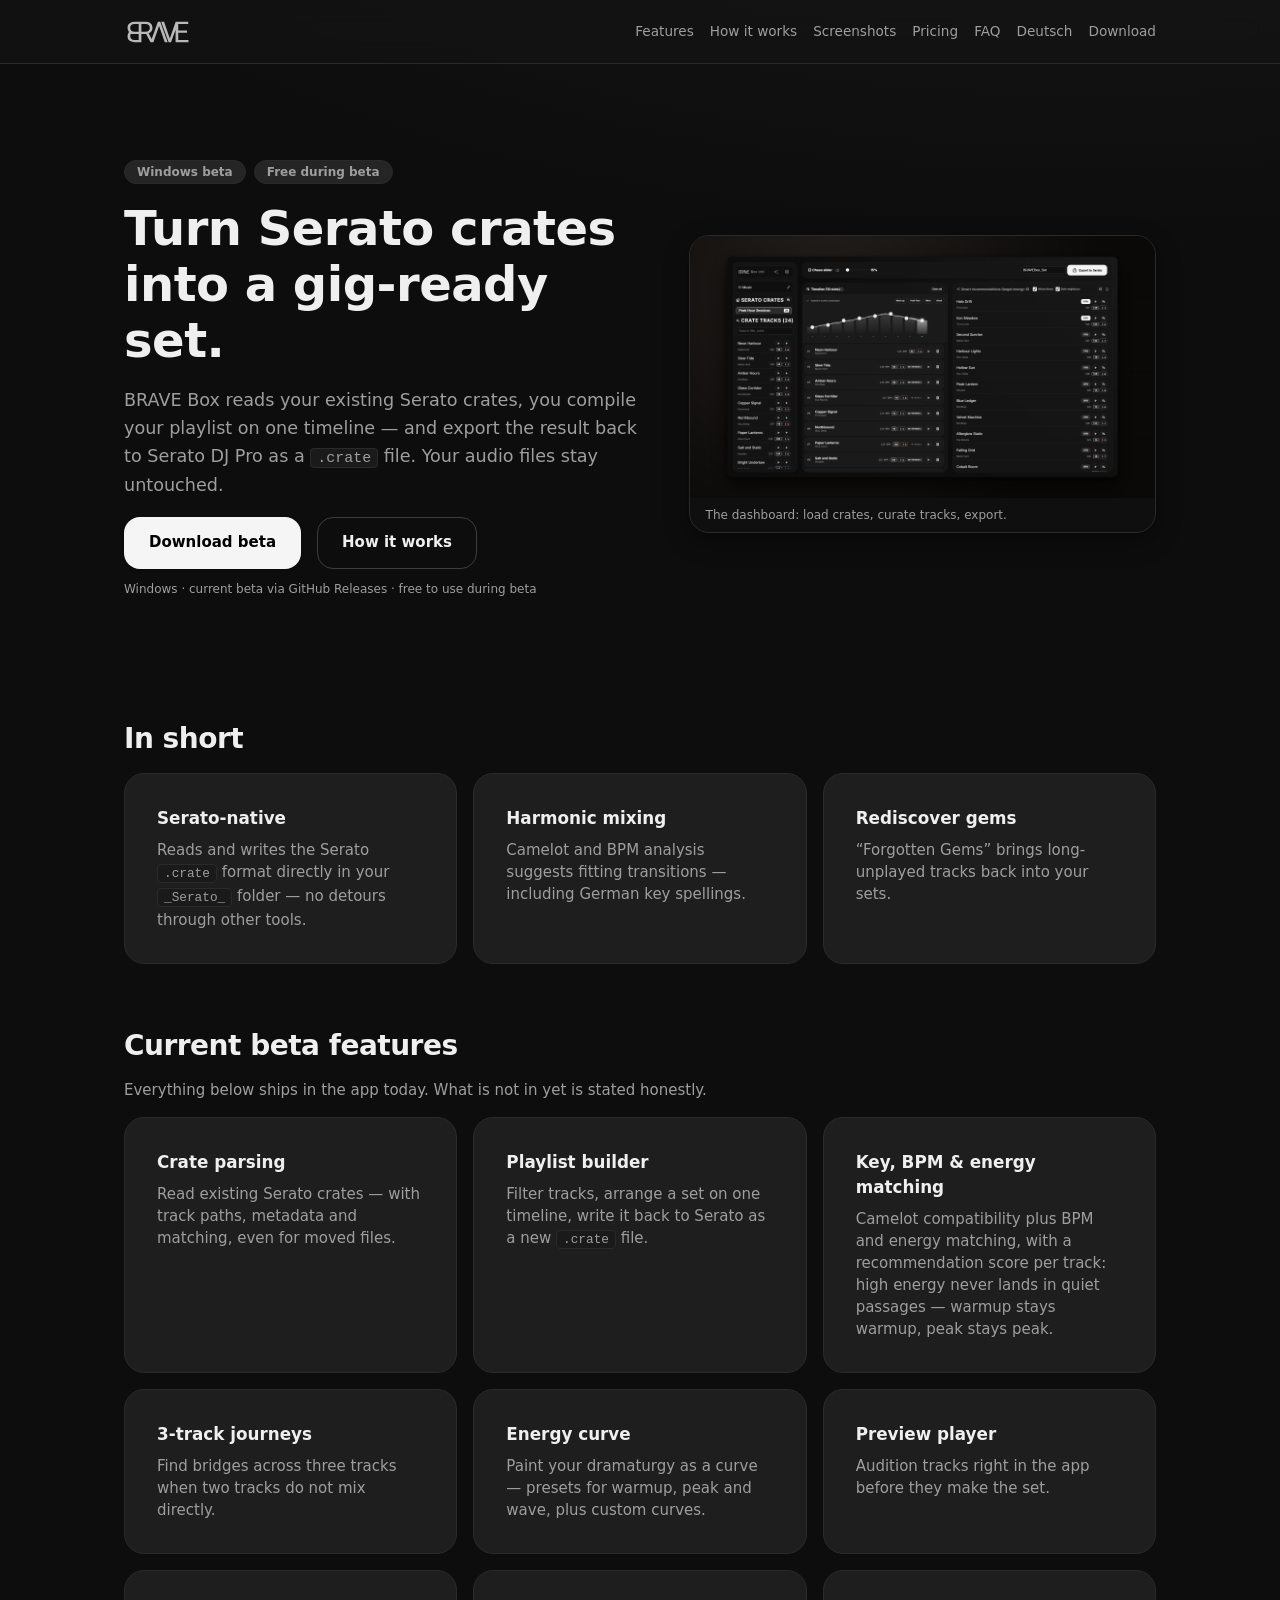
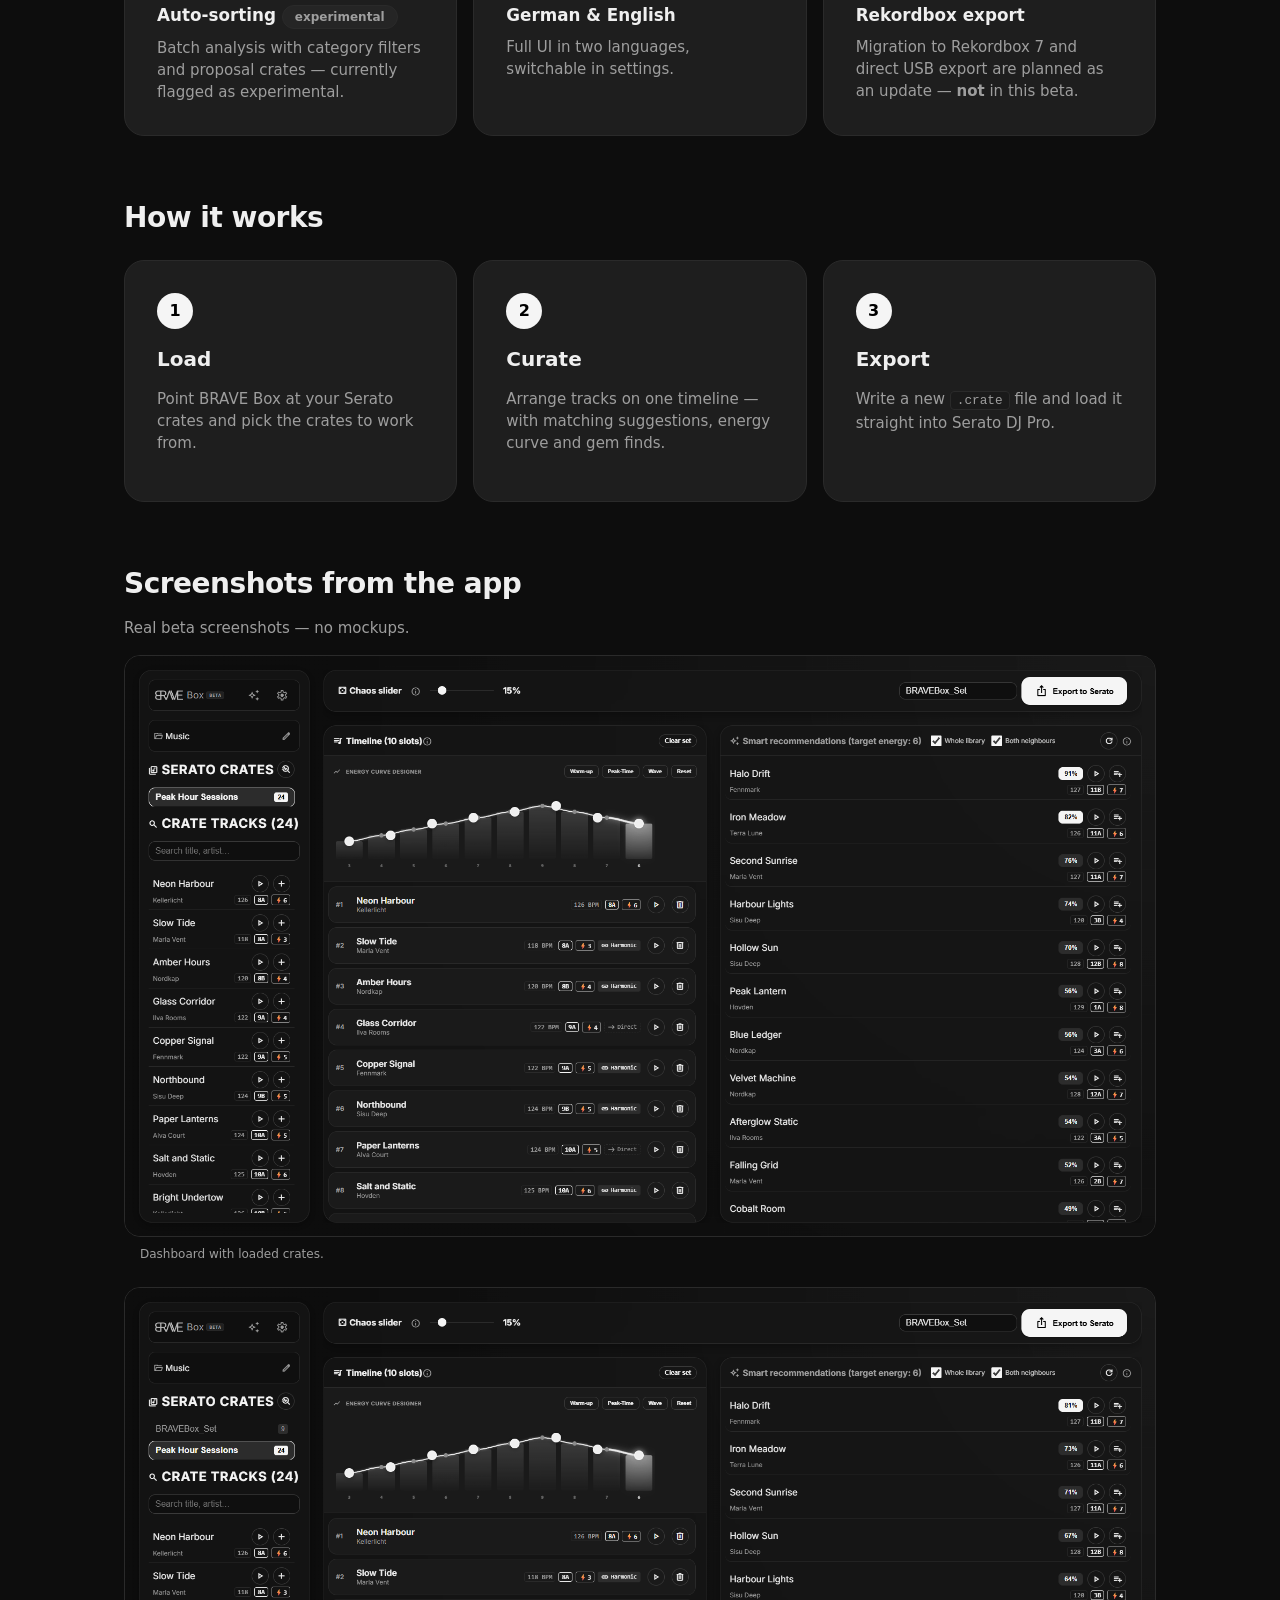
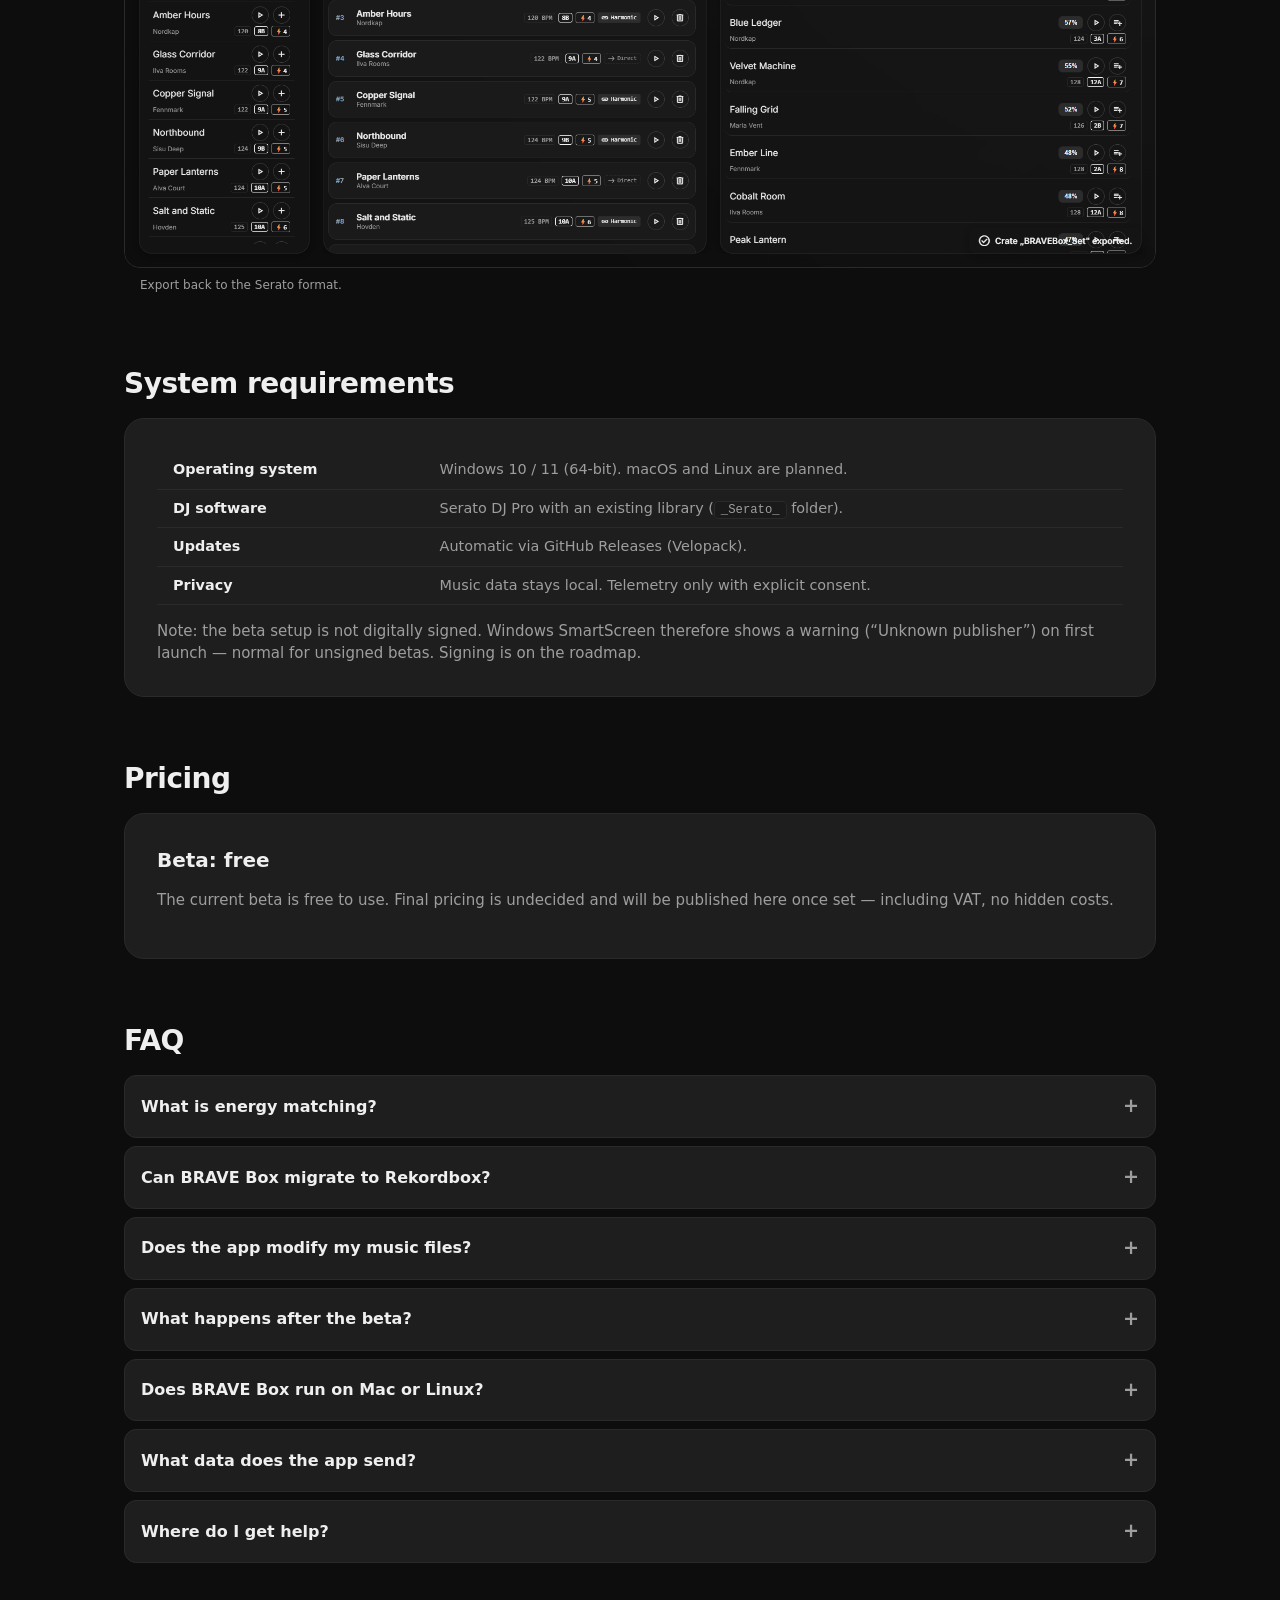
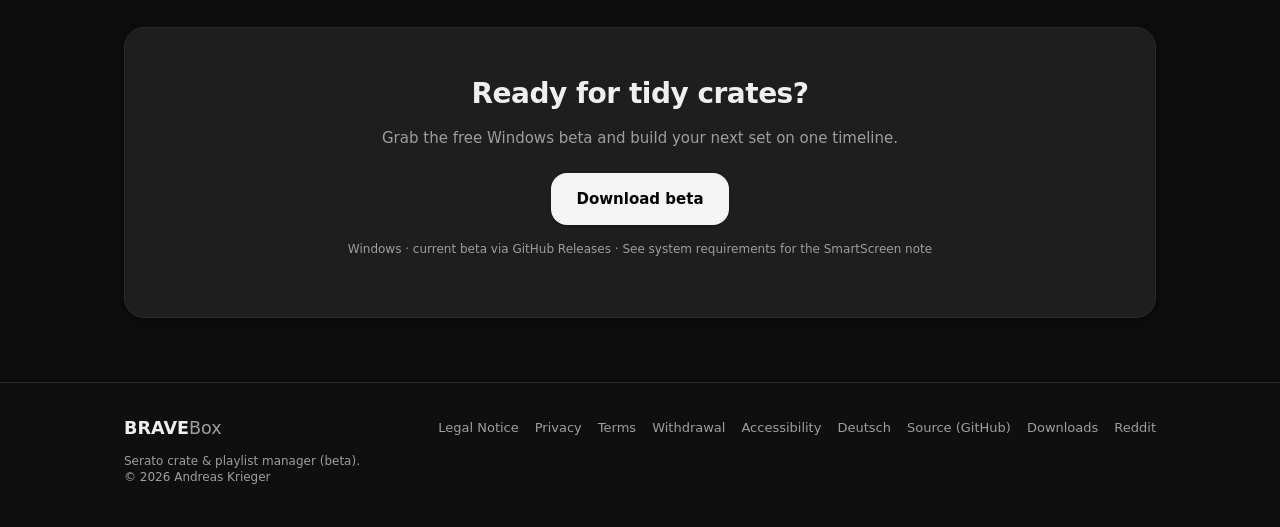
==== en/index.html @ fa7e77b6 "feat: Adress-Banner raus, Energie-Matching dazu (DE+EN)" ====
<!DOCTYPE html>
<html lang="en">
<head>
  <meta charset="utf-8">
  <meta name="viewport" content="width=device-width, initial-scale=1">
  <title>BRAVE Box — Read Serato crates, build a set, export .crate (Beta)</title>
  <meta name="description" content="BRAVE Box is a desktop tool for Serato DJ Pro: read your crates, compile a playlist on one timeline and export it back to Serato as a .crate file. Windows beta, free.">
  <meta name="robots" content="noindex">
  <meta http-equiv="Content-Security-Policy" content="default-src 'self'; img-src 'self'; style-src 'self'; script-src 'self'">
  <meta property="og:title" content="BRAVE Box — Serato crate &amp; playlist manager (beta)">
  <meta property="og:description" content="Load Serato crates, build a set on one timeline, export one .crate file back to Serato. Windows beta, free.">
  <meta property="og:type" content="website">
  <meta property="og:image" content="../assets/screenshots/en-00-hero.png">
  <meta name="twitter:card" content="summary_large_image">
  <link rel="alternate" hreflang="de" href="../index.html">
  <link rel="icon" type="image/svg+xml" href="../assets/favicon.svg">
  <link rel="stylesheet" href="../styles.css">
</head>
<body class="app-surface">
<header class="top-app-bar">
  <div class="top-app-bar-inner">
    <a class="brand" href="./index.html" aria-label="BRAVE Box home">
      <img src="../assets/logo.svg" alt="BRAVE Box logo" width="120" height="46">
    </a>
    <button class="nav-toggle" aria-expanded="false" aria-label="Open navigation">Menu</button>
    <nav class="nav-links" aria-label="Main navigation">
      <a href="#features">Features</a>
      <a href="#how">How it works</a>
      <a href="#screenshots">Screenshots</a>
      <a href="#pricing">Pricing</a>
      <a href="#faq">FAQ</a>
      <a href="../index.html">Deutsch</a>
      <a href="https://github.com/AndreasKrieger/BraveBox-Releases/releases/latest">Download</a>
    </nav>
  </div>
</header>

<main class="page">
  <section class="hero" aria-labelledby="hero-title">
    <div>
      <div class="chip-row">
        <span class="m3-chip">Windows beta</span>
        <span class="m3-chip">Free during beta</span>
      </div>
      <h1 class="text-display" id="hero-title">Turn Serato crates into a gig-ready set.</h1>
      <p class="lead">BRAVE Box reads your existing Serato crates, you compile your playlist on one timeline — and export the result back to Serato DJ Pro as a <code>.crate</code> file. Your audio files stay untouched.</p>
      <div class="button-row">
        <a class="m3-button filled" href="https://github.com/AndreasKrieger/BraveBox-Releases/releases/latest">Download beta</a>
        <a class="m3-button outlined" href="#how">How it works</a>
      </div>
      <p class="text-caption">Windows · current beta via GitHub Releases · free to use during beta</p>
    </div>
    <figure class="hero-shot figure-plain">
      <img src="../assets/screenshots/en-00-hero.png" alt="BRAVE Box dashboard: load Serato crates and compile a playlist" width="1280" height="720">
      <figcaption class="shot-caption">The dashboard: load crates, curate tracks, export.</figcaption>
    </figure>
  </section>

  <section aria-labelledby="facts-title">
    <h2 class="text-headline" id="facts-title">In short</h2>
    <div class="card-grid mt-md">
      <div class="m3-card"><h3>Serato-native</h3><p class="text-body">Reads and writes the Serato <code>.crate</code> format directly in your <code>_Serato_</code> folder — no detours through other tools.</p></div>
      <div class="m3-card"><h3>Harmonic mixing</h3><p class="text-body">Camelot and BPM analysis suggests fitting transitions — including German key spellings.</p></div>
      <div class="m3-card"><h3>Rediscover gems</h3><p class="text-body">“Forgotten Gems” brings long-unplayed tracks back into your sets.</p></div>
    </div>
  </section>

  <section id="features" aria-labelledby="features-title">
    <h2 class="text-headline" id="features-title">Current beta features</h2>
    <p class="text-body">Everything below ships in the app today. What is not in yet is stated honestly.</p>
    <div class="card-grid mt-md">
      <div class="m3-card"><h3>Crate parsing</h3><p class="text-body">Read existing Serato crates — with track paths, metadata and matching, even for moved files.</p></div>
      <div class="m3-card"><h3>Playlist builder</h3><p class="text-body">Filter tracks, arrange a set on one timeline, write it back to Serato as a new <code>.crate</code> file.</p></div>
      <div class="m3-card"><h3>Key, BPM &amp; energy matching</h3><p class="text-body">Camelot compatibility plus BPM and energy matching, with a recommendation score per track: high energy never lands in quiet passages — warmup stays warmup, peak stays peak.</p></div>
      <div class="m3-card"><h3>3-track journeys</h3><p class="text-body">Find bridges across three tracks when two tracks do not mix directly.</p></div>
      <div class="m3-card"><h3>Energy curve</h3><p class="text-body">Paint your dramaturgy as a curve — presets for warmup, peak and wave, plus custom curves.</p></div>
      <div class="m3-card"><h3>Preview player</h3><p class="text-body">Audition tracks right in the app before they make the set.</p></div>
      <div class="m3-card"><h3>Auto-sorting <span class="m3-chip">experimental</span></h3><p class="text-body">Batch analysis with category filters and proposal crates — currently flagged as experimental.</p></div>
      <div class="m3-card"><h3>German &amp; English</h3><p class="text-body">Full UI in two languages, switchable in settings.</p></div>
      <div class="m3-card"><h3>Rekordbox export</h3><p class="text-body">Migration to Rekordbox 7 and direct USB export are planned as an update — <strong>not</strong> in this beta.</p></div>
    </div>
  </section>

  <section id="how" aria-labelledby="how-title">
    <h2 class="text-headline" id="how-title">How it works</h2>
    <ol class="steps">
      <li><span class="step-no">1</span><h3 class="text-title">Load</h3><p class="text-body">Point BRAVE Box at your Serato crates and pick the crates to work from.</p></li>
      <li><span class="step-no">2</span><h3 class="text-title">Curate</h3><p class="text-body">Arrange tracks on one timeline — with matching suggestions, energy curve and gem finds.</p></li>
      <li><span class="step-no">3</span><h3 class="text-title">Export</h3><p class="text-body">Write a new <code>.crate</code> file and load it straight into Serato DJ Pro.</p></li>
    </ol>
  </section>

  <section id="screenshots" aria-labelledby="screenshots-title">
    <h2 class="text-headline" id="screenshots-title">Screenshots from the app</h2>
    <p class="text-body">Real beta screenshots — no mockups.</p>
    <div class="gallery mt-md">
      <figure>
        <img src="../assets/screenshots/en-01-dashboard.png" alt="BRAVE Box dashboard with loaded Serato crates" loading="lazy">
        <figcaption class="shot-caption">Dashboard with loaded crates.</figcaption>
      </figure>
      <figure>
        <img src="../assets/screenshots/06-export.png" alt="Export dialog for the finished crate file" loading="lazy">
        <figcaption class="shot-caption">Export back to the Serato format.</figcaption>
      </figure>
    </div>
  </section>

  <section id="system" aria-labelledby="system-title">
    <h2 class="text-headline" id="system-title">System requirements</h2>
    <div class="m3-card mt-md">
      <table class="fact-table">
        <tr><th>Operating system</th><td>Windows 10 / 11 (64-bit). macOS and Linux are planned.</td></tr>
        <tr><th>DJ software</th><td>Serato DJ Pro with an existing library (<code>_Serato_</code> folder).</td></tr>
        <tr><th>Updates</th><td>Automatic via GitHub Releases (Velopack).</td></tr>
        <tr><th>Privacy</th><td>Music data stays local. Telemetry only with explicit consent.</td></tr>
      </table>
      <p class="text-body mb-0">Note: the beta setup is not digitally signed. Windows SmartScreen therefore shows a warning (“Unknown publisher”) on first launch — normal for unsigned betas. Signing is on the roadmap.</p>
    </div>
  </section>

  <section id="pricing" aria-labelledby="pricing-title">
    <h2 class="text-headline" id="pricing-title">Pricing</h2>
    <div class="m3-card mt-md">
      <h3 class="text-title">Beta: free</h3>
      <p class="text-body">The current beta is free to use. Final pricing is undecided and will be published here once set — including VAT, no hidden costs.</p>
    </div>
  </section>

  <section id="faq" class="faq" aria-labelledby="faq-title">
    <h2 class="text-headline" id="faq-title">FAQ</h2>
    <div class="mt-md">
      <details><summary>What is energy matching?</summary><div class="answer"><p>BRAVE Box rates the energy of every track. Recommendations favour tracks whose energy fits the set so far — steered by your energy curve. No peak slips into the warmup, no comedown into the climax.</p></div></details>
      <details><summary>Can BRAVE Box migrate to Rekordbox?</summary><div class="answer"><p>Not yet. Rekordbox 7 migration and direct USB export for CDJ/XDJ are planned as an update, with no date. The beta handles Serato crates only.</p></div></details>
      <details><summary>Does the app modify my music files?</summary><div class="answer"><p>No. BRAVE Box reads crate files and metadata and writes new <code>.crate</code> files. Audio files are never touched. Still: back up your library before a gig, as always.</p></div></details>
      <details><summary>What happens after the beta?</summary><div class="answer"><p>The beta is free. Final pricing is undecided. Updates arrive automatically via GitHub Releases.</p></div></details>
      <details><summary>Does BRAVE Box run on Mac or Linux?</summary><div class="answer"><p>Windows 10/11 only for now. macOS and Linux support is planned.</p></div></details>
      <details><summary>What data does the app send?</summary><div class="answer"><p>None by default. Usage and crash data (telemetry) is transmitted only after your explicit consent at first launch and can be revoked anytime in settings. See the <a href="./privacy.html">privacy policy</a>.</p></div></details>
      <details><summary>Where do I get help?</summary><div class="answer"><p>By email, via GitHub issues, or in the community at <a href="https://www.reddit.com/r/BRAVEBOX/">r/BRAVEBOX</a> — please include OS, BRAVE Box version and Serato version.</p></div></details>
    </div>
  </section>

  <section aria-labelledby="dl-title">
    <div class="m3-card elevated dl-box">
      <h2 class="text-headline" id="dl-title">Ready for tidy crates?</h2>
      <p class="text-body">Grab the free Windows beta and build your next set on one timeline.</p>
      <div class="button-row">
        <a class="m3-button filled" href="https://github.com/AndreasKrieger/BraveBox-Releases/releases/latest">Download beta</a>
      </div>
      <p class="text-caption">Windows · current beta via GitHub Releases · See system requirements for the SmartScreen note</p>
    </div>
  </section>
</main>

<footer>
  <div class="footer-inner">
    <div>
      <span class="brand-wordmark">BRAVE<span class="box">Box</span></span>
      <p class="text-caption">Serato crate &amp; playlist manager (beta).<br>© <span data-year>2026</span> Andreas Krieger</p>
    </div>
    <ul class="footer-links">
      <li><a href="./legal-notice.html">Legal Notice</a></li>
      <li><a href="./privacy.html">Privacy</a></li>
      <li><a href="./terms.html">Terms</a></li>
      <li><a href="./withdrawal.html">Withdrawal</a></li>
      <li><a href="./accessibility.html">Accessibility</a></li>
      <li><a href="../index.html">Deutsch</a></li>
      <li><a href="https://github.com/AndreasKrieger/DJBox">Source (GitHub)</a></li>
      <li><a href="https://github.com/AndreasKrieger/BraveBox-Releases/releases/latest">Downloads</a></li>
      <li><a href="https://www.reddit.com/r/BRAVEBOX/">Reddit</a></li>
    </ul>
  </div>
</footer>
<script src="../app.js"></script>
</body>
</html>
---- styles.css ----
/* BRAVE Box Website — Designsystem 1:1 aus der App (SeratoToRekordbox/wwwroot/css/).
 * :root-Tokens unverändert aus tokens.css übernommen. Fonts: System-Stack als
 * bewusste Abweichung (Inter liegt im Repo nicht als Datei vor, CDN verboten). */

:root {
    --md-sys-color-background: #0D0D0D;
    --md-sys-color-surface: #141414;
    --md-sys-color-surface-container-lowest: #0F0F0F;
    --md-sys-color-surface-container-low: #1A1A1A;
    --md-sys-color-surface-container: #1E1E1E;
    --md-sys-color-surface-container-high: #252525;
    --md-sys-color-surface-container-highest: #2D2D2D;

    --md-sys-color-primary: #F5F5F5;
    --md-sys-color-on-primary: #000000;
    --md-sys-color-primary-container: #2C2C2C;
    --md-sys-color-on-primary-container: #E8E8E8;

    --md-sys-color-secondary: #A0A0A0;
    --md-sys-color-on-secondary: #1A1A1A;
    --md-sys-color-secondary-container: #2A2A2A;
    --md-sys-color-on-secondary-container: #D4D4D4;

    --md-sys-color-tertiary: #8B8B8B;
    --md-sys-color-on-tertiary: #FFFFFF;

    --md-sys-color-on-surface: #EFEFEF;
    --md-sys-color-on-surface-variant: #9E9E9E;
    --md-sys-color-on-background: #EFEFEF;

    --md-sys-color-outline: #3D3D3D;
    --md-sys-color-outline-variant: #2A2A2A;

    --md-sys-color-error: #FFB4AB;
    --md-sys-color-error-text: #FF5252;

    --color-success: #4CAF50;
    --color-success-container: #1B5E20;
    --color-warning: #FFC107;
    --color-on-warning: #000000;

    --font-sans: -apple-system, BlinkMacSystemFont, 'Segoe UI', system-ui, sans-serif;
    --font-mono: 'SF Mono', 'Consolas', 'Monaco', monospace;

    --shape-xs: 4px;
    --shape-sm: 8px;
    --shape-md: 12px;
    --shape-lg: 16px;
    --shape-xl: 20px;
    --shape-full: 9999px;

    --spacing-xs: 4px;
    --spacing-sm: 8px;
    --spacing-md: 16px;
    --spacing-lg: 24px;
    --spacing-xl: 32px;
    --spacing-2xl: 48px;
    --spacing-3xl: 64px;

    --elevation-1: 0 1px 3px rgba(0, 0, 0, .3);
    --elevation-2: 0 2px 12px rgba(0, 0, 0, .3);
    --elevation-3: 0 8px 24px rgba(0, 0, 0, .4);

    --content-max: 1080px;
    --content-narrow: 720px;
}

*, *::before, *::after { box-sizing: border-box; }

html {
    scroll-behavior: smooth;
}

body {
    margin: 0;
    font-family: var(--font-sans);
    background-color: var(--md-sys-color-background);
    color: var(--md-sys-color-on-surface);
    -webkit-font-smoothing: antialiased;
    -moz-osx-font-smoothing: grayscale;
    line-height: 1.5;
}

body.app-surface {
    background:
        radial-gradient(1200px 500px at 85% -5%, rgba(44, 44, 44, .4), transparent),
        var(--md-sys-color-background);
}

:focus-visible {
    outline: 2px solid var(--md-sys-color-primary);
    outline-offset: 2px;
}

a { color: var(--md-sys-color-on-surface); }
a:hover { color: var(--md-sys-color-primary); }

code {
    font-family: var(--font-mono);
    font-size: .85em;
    background: var(--md-sys-color-surface-container-low);
    border: 1px solid var(--md-sys-color-outline-variant);
    border-radius: var(--shape-xs);
    padding: 1px 6px;
}

/* --- Typografie (Skala aus base.css) --- */
.text-display {
    font-size: 3rem;
    line-height: 3.5rem;
    font-weight: 600;
    letter-spacing: -.5px;
    margin: 0;
}
.text-headline {
    font-size: 1.75rem;
    line-height: 2.25rem;
    font-weight: 600;
    letter-spacing: -.5px;
    margin: 0;
}
.text-title {
    font-size: 1.25rem;
    line-height: 1.75rem;
    font-weight: 600;
    margin: 0;
}
.text-body {
    font-size: .9375rem;
    line-height: 1.375rem;
    color: var(--md-sys-color-on-surface-variant);
}
.text-label {
    font-size: .8125rem;
    line-height: 1.25rem;
    font-weight: 500;
}
.text-caption {
    font-size: .75rem;
    line-height: 1rem;
    color: var(--md-sys-color-on-surface-variant);
}

/* --- Layout --- */
.top-app-bar {
    position: sticky;
    top: 0;
    z-index: 50;
    height: 64px;
    display: flex;
    align-items: center;
    background: rgba(20, 20, 20, .65);
    backdrop-filter: blur(12px);
    -webkit-backdrop-filter: blur(12px);
    border-bottom: 1px solid var(--md-sys-color-outline-variant);
}
.top-app-bar-inner {
    width: 100%;
    max-width: var(--content-max);
    margin: 0 auto;
    padding: 0 var(--spacing-lg);
    display: flex;
    align-items: center;
    gap: var(--spacing-lg);
}
.brand {
    display: flex;
    align-items: center;
    gap: var(--spacing-sm);
    text-decoration: none;
    margin-right: auto;
}
.brand img { height: 26px; width: auto; display: block; }
.brand-wordmark { font-size: 1.1rem; font-weight: 600; }
.brand-wordmark .box { font-weight: 400; color: var(--md-sys-color-on-surface-variant); }
.nav-links { display: flex; gap: var(--spacing-md); align-items: center; }
.nav-links a {
    text-decoration: none;
    font-size: .85rem;
    font-weight: 500;
    color: var(--md-sys-color-on-surface-variant);
}
.nav-links a:hover { color: var(--md-sys-color-primary); }
.nav-toggle {
    display: none;
    background: transparent;
    border: 1px solid var(--md-sys-color-outline);
    border-radius: var(--shape-sm);
    color: var(--md-sys-color-on-surface);
    font-size: 1.2rem;
    line-height: 1;
    padding: var(--spacing-xs) var(--spacing-sm);
    cursor: pointer;
}

main { display: block; }
.page {
    max-width: var(--content-max);
    margin: 0 auto;
    padding: var(--spacing-2xl) var(--spacing-lg) var(--spacing-3xl);
}
.page-narrow { max-width: var(--content-narrow); }
section { margin-bottom: var(--spacing-3xl); }
section:last-child { margin-bottom: 0; }

/* --- Buttons (.m3-button) --- */
.m3-button {
    position: relative;
    display: inline-flex;
    align-items: center;
    justify-content: center;
    min-height: 52px;
    padding: 0 var(--spacing-lg);
    border-radius: var(--shape-lg);
    font-size: .9375rem;
    font-weight: 600;
    text-decoration: none;
    border: 1px solid transparent;
    cursor: pointer;
    transition: background-color .2s ease-out, border-color .2s ease-out;
    overflow: hidden;
}
.m3-button.filled {
    background: var(--md-sys-color-primary);
    color: var(--md-sys-color-on-primary);
    box-shadow: var(--elevation-1);
}
.m3-button.filled:hover { background: #fff; color: #000; }
.m3-button.outlined {
    background: transparent;
    border-color: var(--md-sys-color-outline);
    color: var(--md-sys-color-on-surface);
}
.m3-button.outlined:hover { border-color: var(--md-sys-color-primary); }
.m3-button.compact { min-height: 40px; font-size: .8125rem; padding: 0 var(--spacing-md); }
.button-row { display: flex; gap: var(--spacing-md); flex-wrap: wrap; align-items: center; }

/* --- Cards (.m3-card) --- */
.m3-card {
    background: var(--md-sys-color-surface-container);
    border: 1px solid var(--md-sys-color-outline-variant);
    border-radius: var(--shape-xl);
    padding: var(--spacing-xl);
}
.m3-card.elevated { box-shadow: var(--elevation-2); }
.card-grid {
    display: grid;
    grid-template-columns: repeat(3, 1fr);
    gap: var(--spacing-md);
}
.card-grid .m3-card h3 { margin: 0 0 var(--spacing-sm); font-size: 1.05rem; }
.card-grid .m3-card p { margin: 0; }

/* --- Chips / Badges (.m3-chip) --- */
.m3-chip {
    display: inline-flex;
    align-items: center;
    height: 24px;
    padding: 0 12px;
    border-radius: var(--shape-full);
    background: var(--md-sys-color-surface-container-high);
    border: 1px solid var(--md-sys-color-outline-variant);
    font-size: .75rem;
    font-weight: 600;
    color: var(--md-sys-color-on-surface-variant);
    white-space: nowrap;
}
.chip-row { display: flex; gap: var(--spacing-sm); flex-wrap: wrap; margin-bottom: var(--spacing-md); }

/* --- Hero --- */
.hero {
    display: grid;
    grid-template-columns: 1.05fr .95fr;
    gap: var(--spacing-2xl);
    align-items: center;
    padding: var(--spacing-2xl) 0;
}
.hero p.lead {
    font-size: 1.1rem;
    line-height: 1.6;
    color: var(--md-sys-color-on-surface-variant);
}
.hero-shot {
    border: 1px solid var(--md-sys-color-outline-variant);
    border-radius: var(--shape-xl);
    overflow: hidden;
    box-shadow: var(--elevation-3);
    background: var(--md-sys-color-surface-container-lowest);
}
.hero-shot img { display: block; width: 100%; height: auto; }
figcaption, .shot-caption {
    font-size: .75rem;
    color: var(--md-sys-color-on-surface-variant);
    padding: var(--spacing-sm) var(--spacing-md);
}

/* --- Schritte --- */
.steps {
    display: grid;
    grid-template-columns: repeat(3, 1fr);
    gap: var(--spacing-md);
    counter-reset: step;
    list-style: none;
    margin: var(--spacing-lg) 0 0;
    padding: 0;
}
.steps li {
    background: var(--md-sys-color-surface-container);
    border: 1px solid var(--md-sys-color-outline-variant);
    border-radius: var(--shape-xl);
    padding: var(--spacing-xl);
}
.steps .step-no {
    display: inline-flex;
    align-items: center;
    justify-content: center;
    width: 36px;
    height: 36px;
    border-radius: var(--shape-full);
    background: var(--md-sys-color-primary);
    color: var(--md-sys-color-on-primary);
    font-weight: 700;
    margin-bottom: var(--spacing-md);
}

/* --- Galerie --- */
.gallery { display: grid; gap: var(--spacing-md); }
.gallery figure { margin: 0; }
.gallery img {
    display: block;
    width: 100%;
    height: auto;
    border: 1px solid var(--md-sys-color-outline-variant);
    border-radius: var(--shape-lg);
}

/* --- FAQ --- */
.faq details {
    border: 1px solid var(--md-sys-color-outline-variant);
    border-radius: var(--shape-md);
    background: var(--md-sys-color-surface-container);
    margin-bottom: var(--spacing-sm);
    padding: 0 var(--spacing-md);
}
.faq summary {
    cursor: pointer;
    padding: var(--spacing-md) 0;
    font-weight: 600;
    list-style: none;
    display: flex;
    justify-content: space-between;
    align-items: center;
    gap: var(--spacing-md);
}
.faq summary::-webkit-details-marker { display: none; }
.faq summary::after { content: '+'; color: var(--md-sys-color-on-surface-variant); font-size: 1.2rem; }
.faq details[open] summary::after { content: '–'; }
.faq .answer { padding: 0 0 var(--spacing-md); color: var(--md-sys-color-on-surface-variant); }
.faq .answer p { margin: 0 0 var(--spacing-sm); }

/* --- Download-Box / Hinweis --- */
.dl-box {
    text-align: center;
    padding: var(--spacing-2xl);
}
.dl-box .button-row { justify-content: center; margin: var(--spacing-lg) 0 var(--spacing-md); }
.notice {
    border: 1px solid var(--md-sys-color-outline);
    border-left: 3px solid var(--color-warning);
    border-radius: var(--shape-sm);
    background: var(--md-sys-color-surface-container-low);
    padding: var(--spacing-md);
    font-size: .85rem;
    color: var(--md-sys-color-on-surface-variant);
}
.entwurf-banner {
    border: 1px solid var(--md-sys-color-outline);
    border-left: 3px solid var(--color-warning);
    border-radius: var(--shape-sm);
    background: var(--md-sys-color-surface-container-low);
    padding: var(--spacing-md);
    margin-bottom: var(--spacing-lg);
    font-size: .85rem;
}

/* --- Rechtstexte --- */
.legal-body h2 { font-size: 1.5rem; margin: var(--spacing-xl) 0 var(--spacing-sm); }
.legal-body h3 { font-size: 1.1rem; margin: var(--spacing-lg) 0 var(--spacing-sm); }
.legal-body p, .legal-body li { color: var(--md-sys-color-on-surface-variant); font-size: .9375rem; line-height: 1.6; }
.legal-body a { color: var(--md-sys-color-on-surface); }
.addr-gap {
    background: var(--md-sys-color-surface-container-high);
    border: 1px dashed var(--md-sys-color-outline);
    border-radius: var(--shape-sm);
    padding: var(--spacing-sm) var(--spacing-md);
    font-size: .85rem;
}

/* --- Footer --- */
footer {
    border-top: 1px solid var(--md-sys-color-outline-variant);
    background: var(--md-sys-color-surface-container-lowest);
}
.footer-inner {
    max-width: var(--content-max);
    margin: 0 auto;
    padding: var(--spacing-xl) var(--spacing-lg);
    display: flex;
    gap: var(--spacing-lg);
    flex-wrap: wrap;
    align-items: flex-start;
    justify-content: space-between;
}
.footer-links { display: flex; gap: var(--spacing-md); flex-wrap: wrap; list-style: none; margin: 0; padding: 0; }
.footer-links a {
    text-decoration: none;
    font-size: .8125rem;
    color: var(--md-sys-color-on-surface-variant);
}
.footer-links a:hover { color: var(--md-sys-color-primary); }

/* --- Utilities (keine Inline-Styles — CSP blockt style-Attribute) --- */
.mt-md { margin-top: var(--spacing-md); }
.mb-0 { margin-bottom: 0; }
.figure-plain { margin: 0; }
.center { text-align: center; }
.error-hero { padding-top: 96px; }
.row-center { justify-content: center; }

/* --- Tabellen (Preise/Fakten) --- */
.fact-table { width: 100%; border-collapse: collapse; font-size: .9rem; }
.fact-table th, .fact-table td {
    text-align: left;
    padding: var(--spacing-sm) var(--spacing-md);
    border-bottom: 1px solid var(--md-sys-color-outline-variant);
    color: var(--md-sys-color-on-surface-variant);
}
.fact-table th { color: var(--md-sys-color-on-surface); font-weight: 600; }

/* --- Responsiv (Breakpoints 840/600 wie layout.css) --- */
@media (max-width: 840px) {
    .hero { grid-template-columns: 1fr; }
    .card-grid { grid-template-columns: 1fr 1fr; }
    .steps { grid-template-columns: 1fr; }
    .nav-links { display: none; }
    .nav-links.open {
        display: flex;
        flex-direction: column;
        align-items: flex-start;
        position: absolute;
        top: 64px;
        left: 0;
        right: 0;
        background: var(--md-sys-color-surface-container-lowest);
        border-bottom: 1px solid var(--md-sys-color-outline-variant);
        padding: var(--spacing-md) var(--spacing-lg);
    }
    .nav-toggle { display: block; }
}
@media (max-width: 600px) {
    .card-grid { grid-template-columns: 1fr; }
    .text-display { font-size: 2.2rem; line-height: 2.6rem; }
    .m3-card { padding: var(--spacing-lg); }
}

@media (prefers-reduced-motion: reduce) {
    html { scroll-behavior: auto; }
    *, *::before, *::after { transition: none !important; }
}
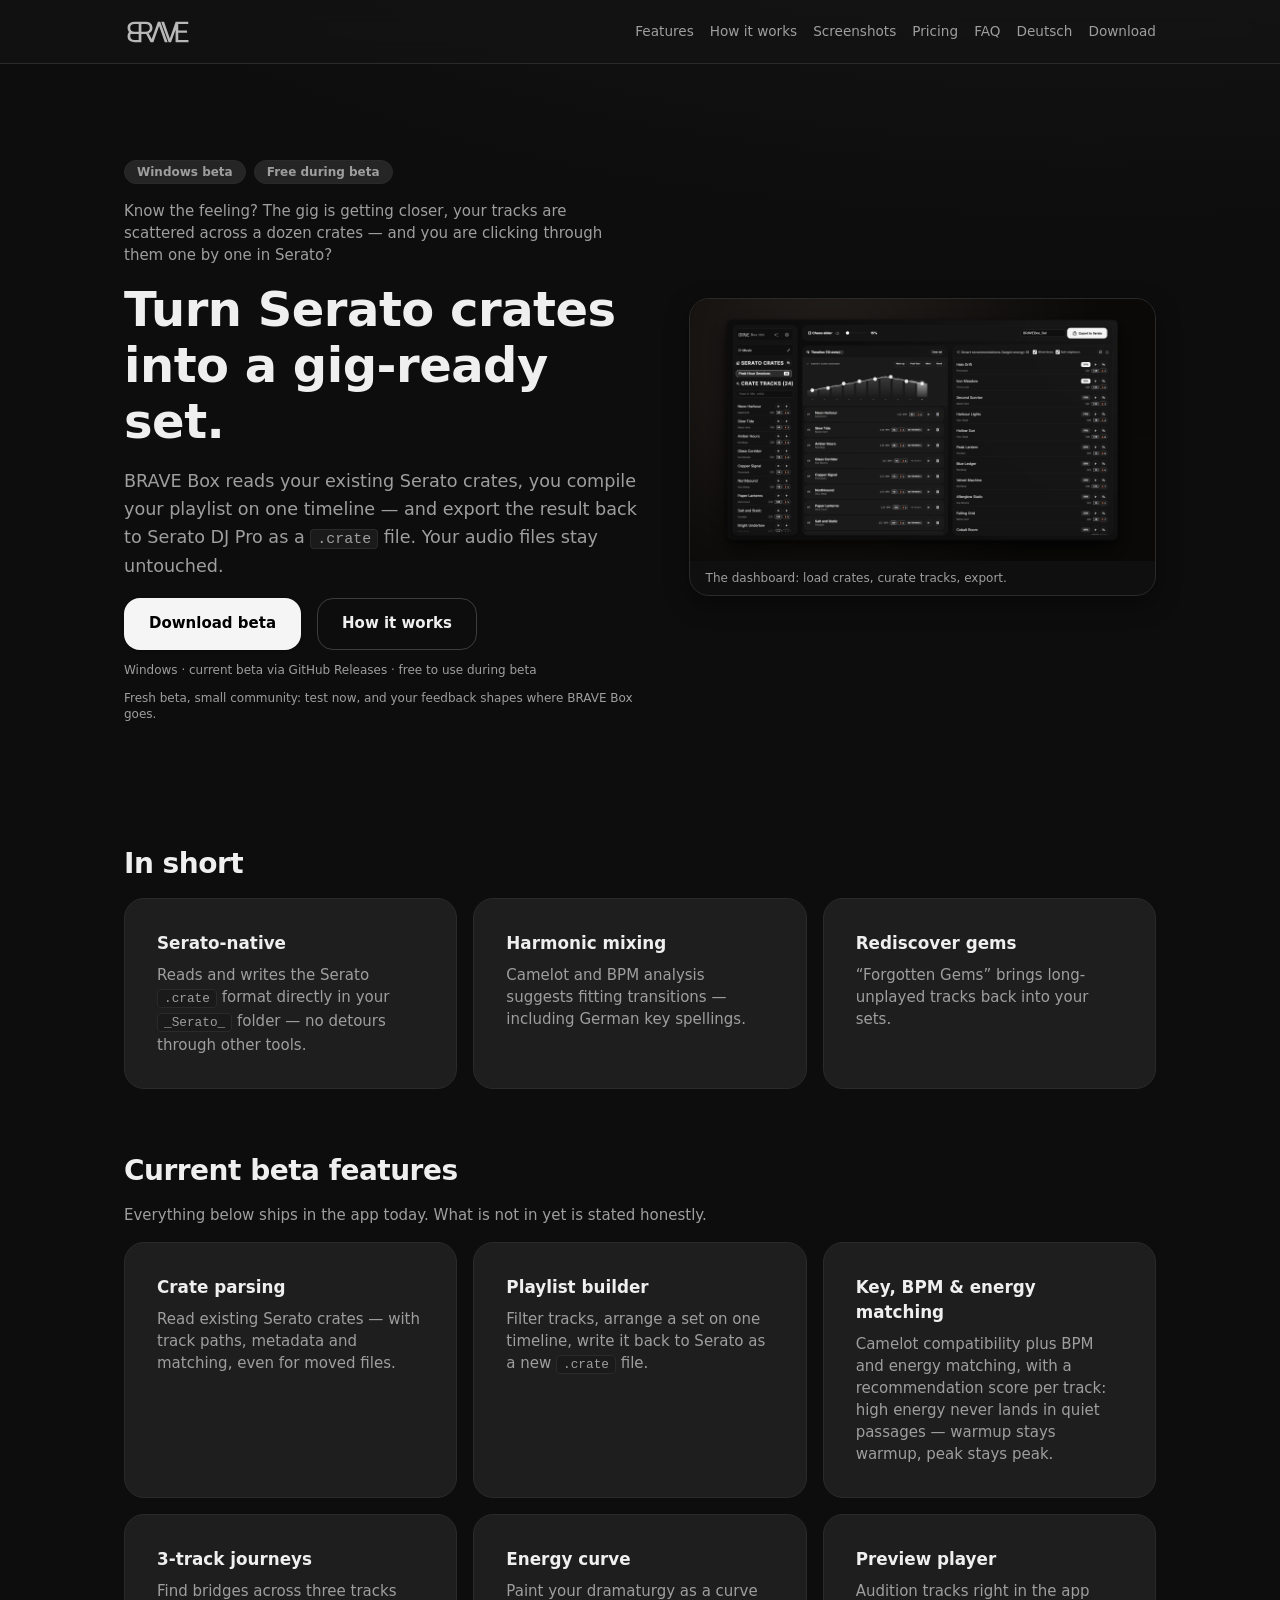
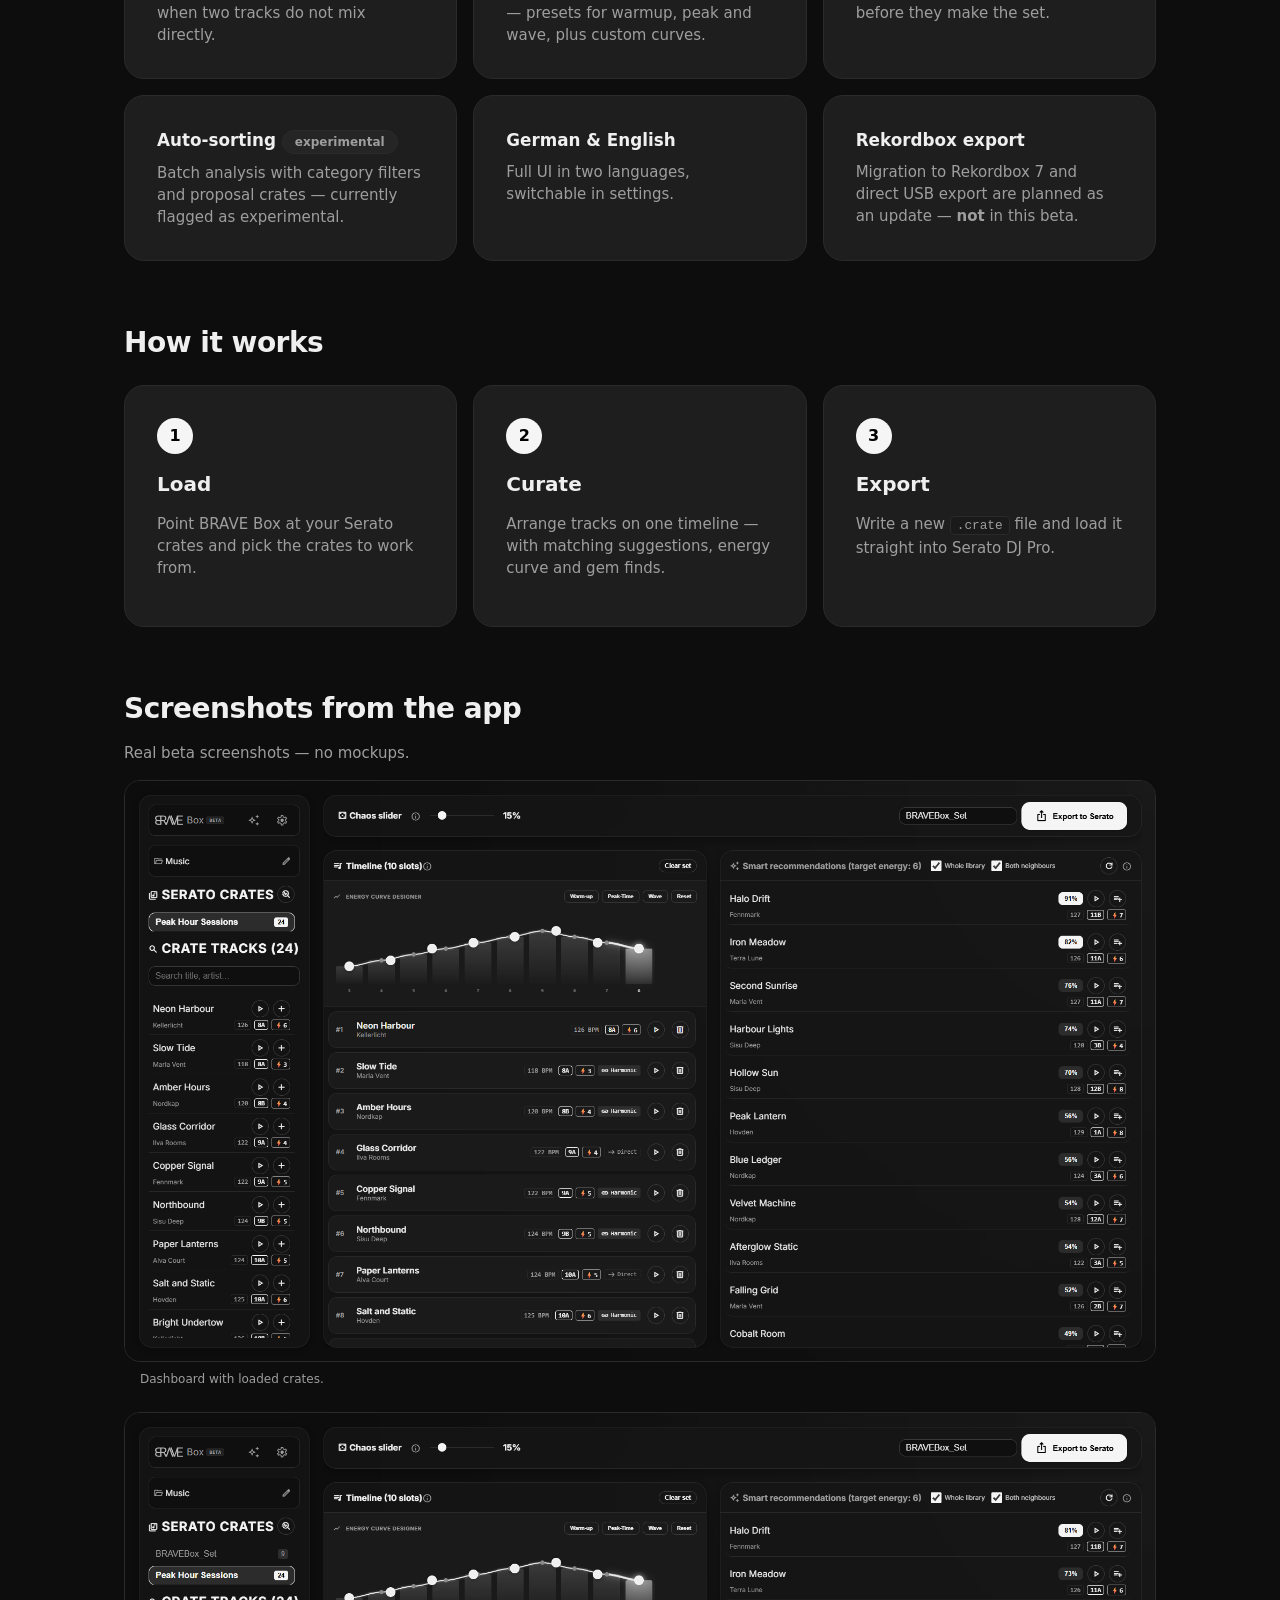
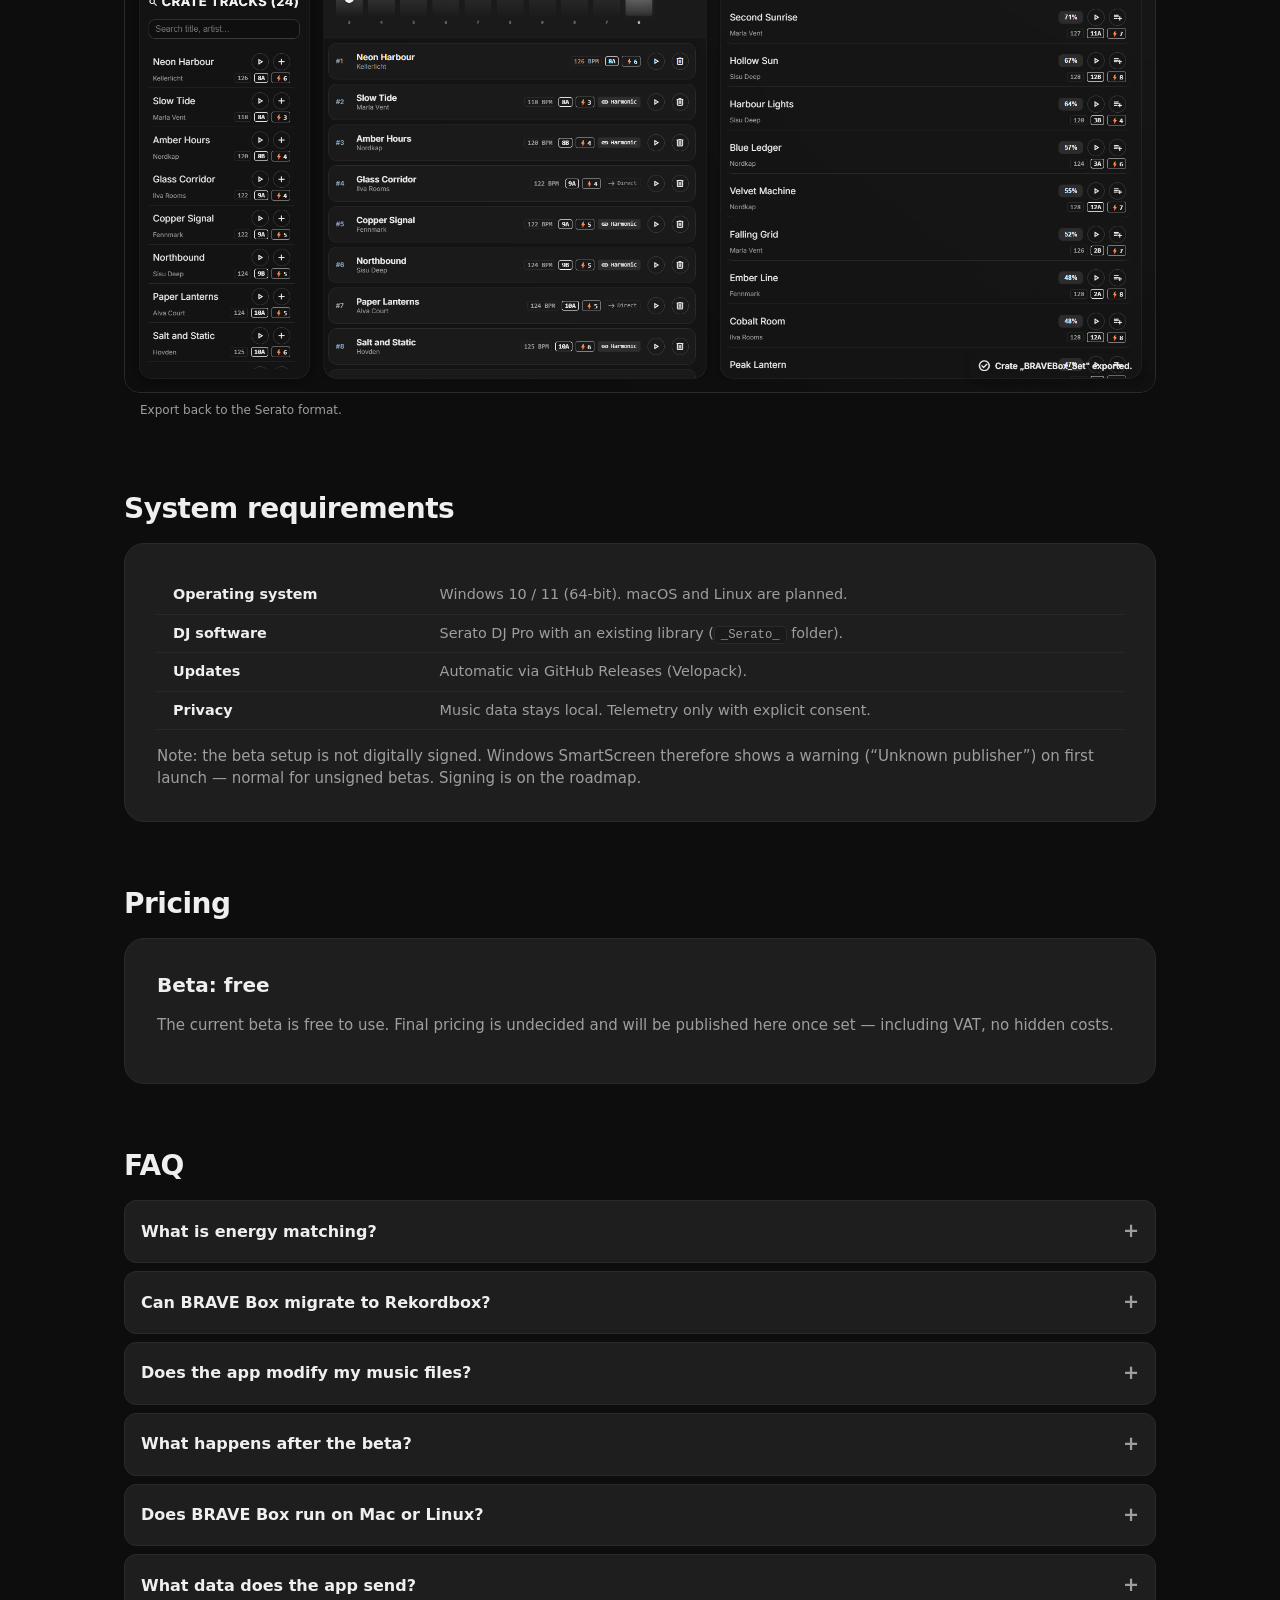
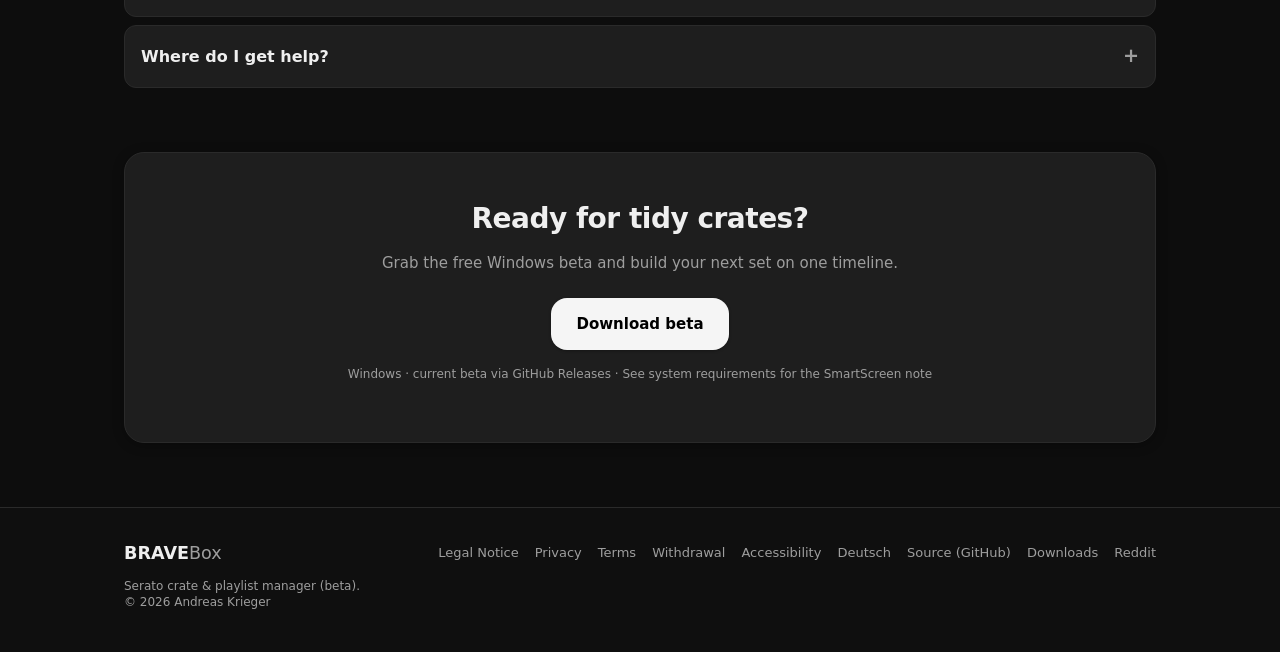
==== commit 934ac359: "feat: Hook + Early-Bird (DE+EN)" ====
--- a/en/index.html
+++ b/en/index.html
@@ -42,6 +42,7 @@
         <span class="m3-chip">Windows beta</span>
         <span class="m3-chip">Free during beta</span>
       </div>
+      <p class="text-body">Know the feeling? The gig is getting closer, your tracks are scattered across a dozen crates — and you are clicking through them one by one in Serato?</p>
       <h1 class="text-display" id="hero-title">Turn Serato crates into a gig-ready set.</h1>
       <p class="lead">BRAVE Box reads your existing Serato crates, you compile your playlist on one timeline — and export the result back to Serato DJ Pro as a <code>.crate</code> file. Your audio files stay untouched.</p>
       <div class="button-row">
@@ -49,6 +50,7 @@
         <a class="m3-button outlined" href="#how">How it works</a>
       </div>
       <p class="text-caption">Windows · current beta via GitHub Releases · free to use during beta</p>
+      <p class="text-caption">Fresh beta, small community: test now, and your feedback shapes where BRAVE Box goes.</p>
     </div>
     <figure class="hero-shot figure-plain">
       <img src="../assets/screenshots/en-00-hero.png" alt="BRAVE Box dashboard: load Serato crates and compile a playlist" width="1280" height="720">
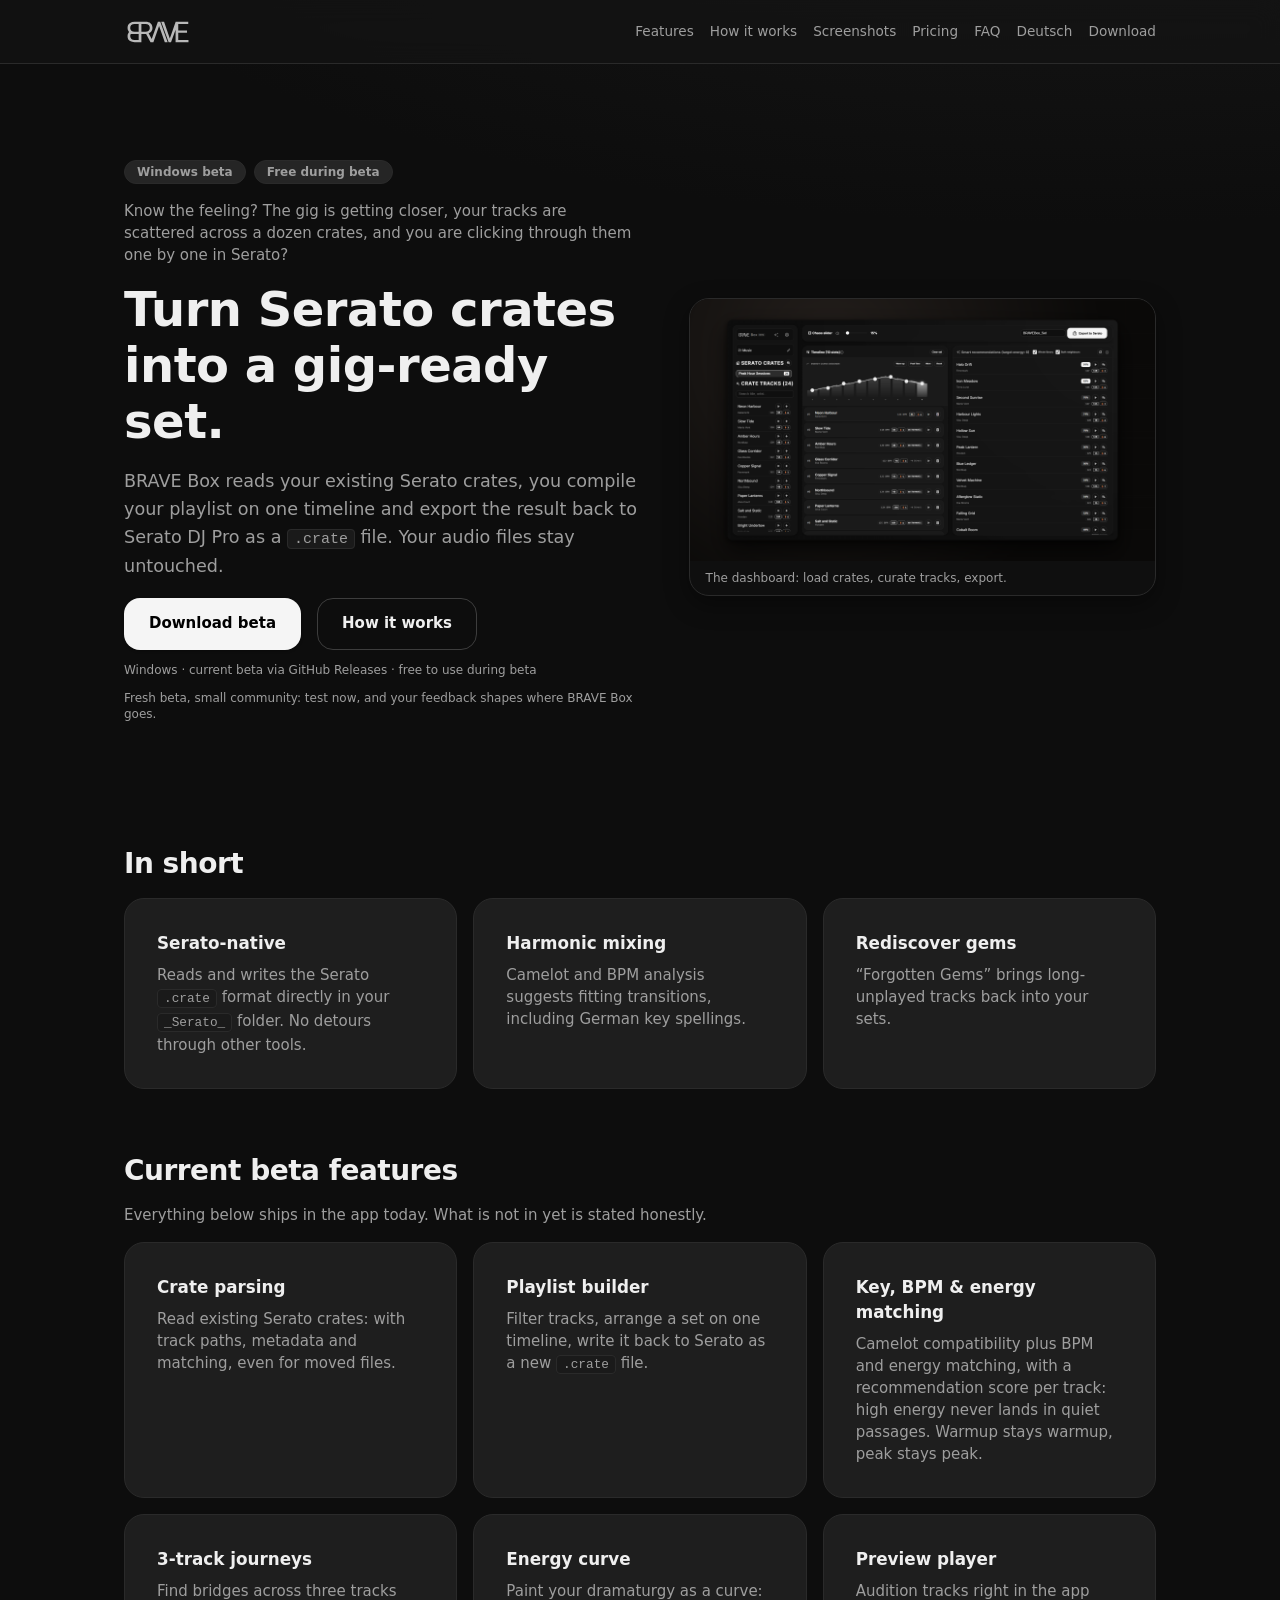
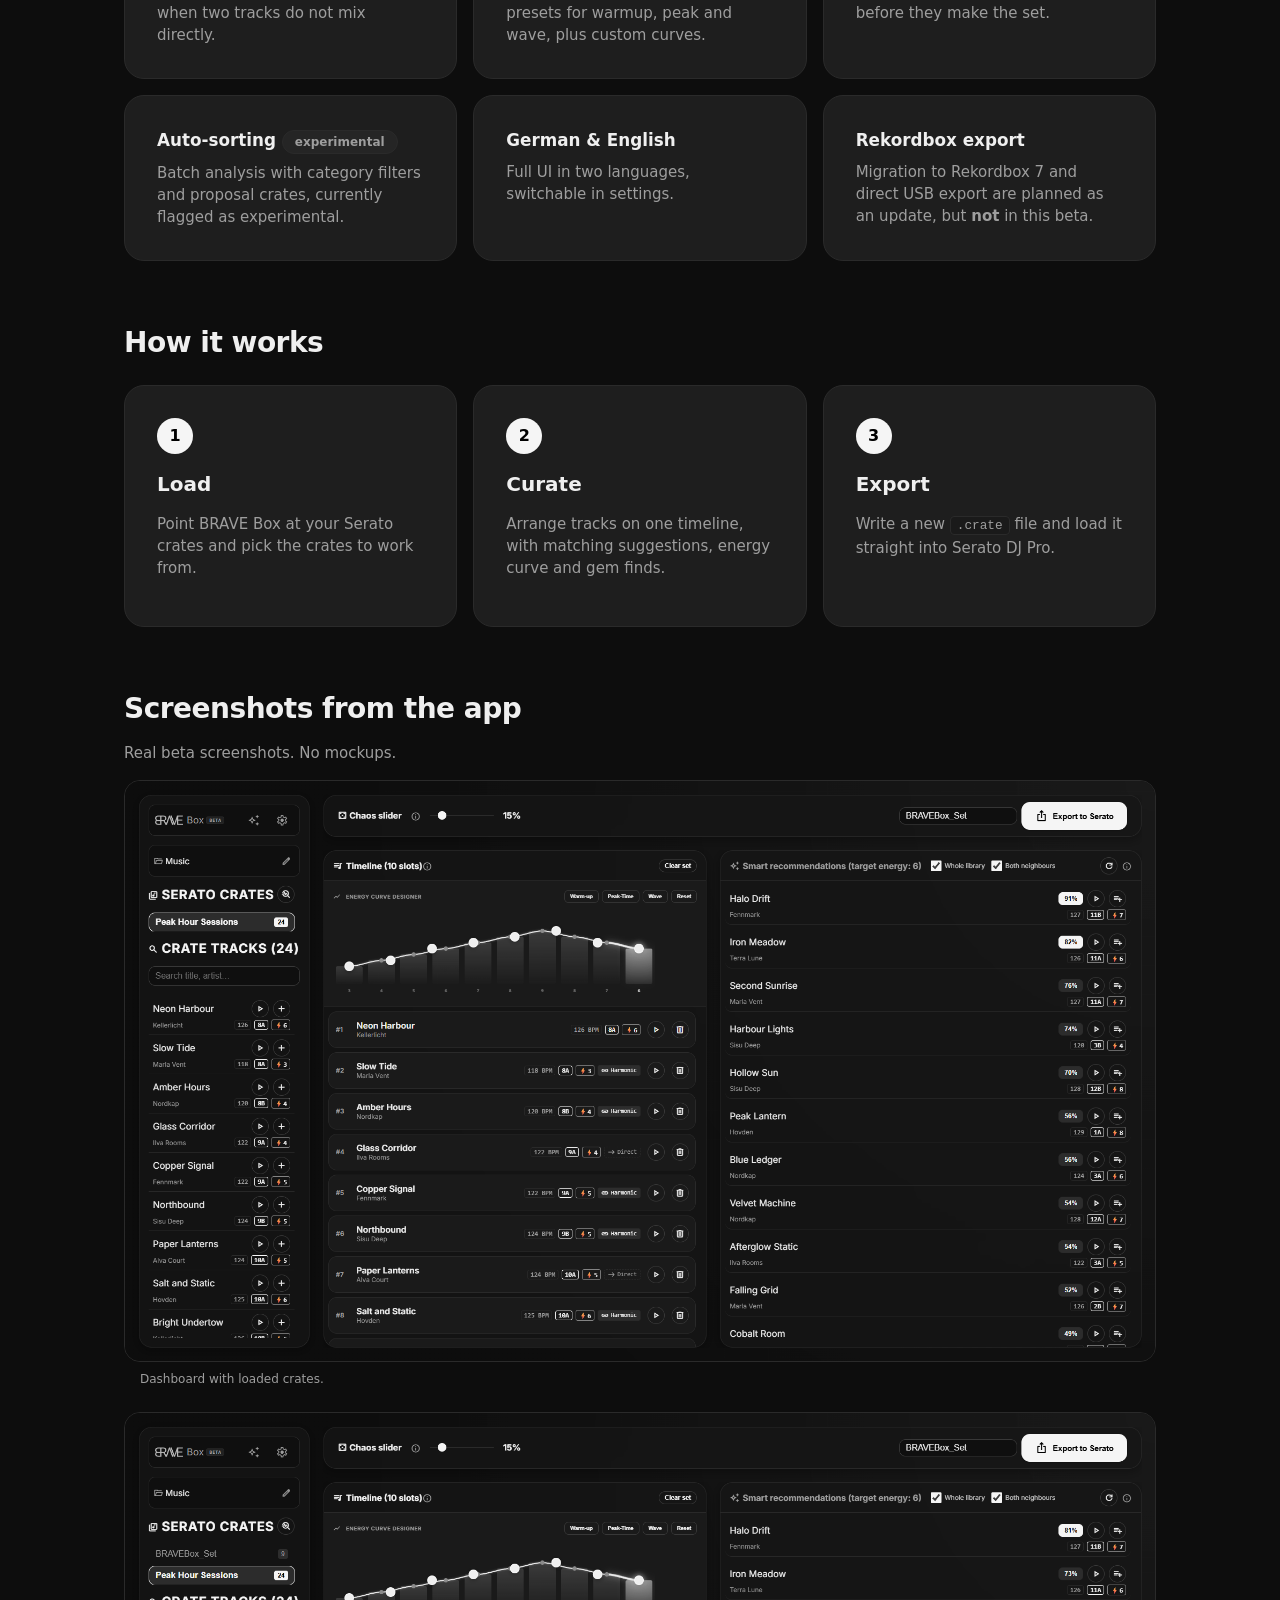
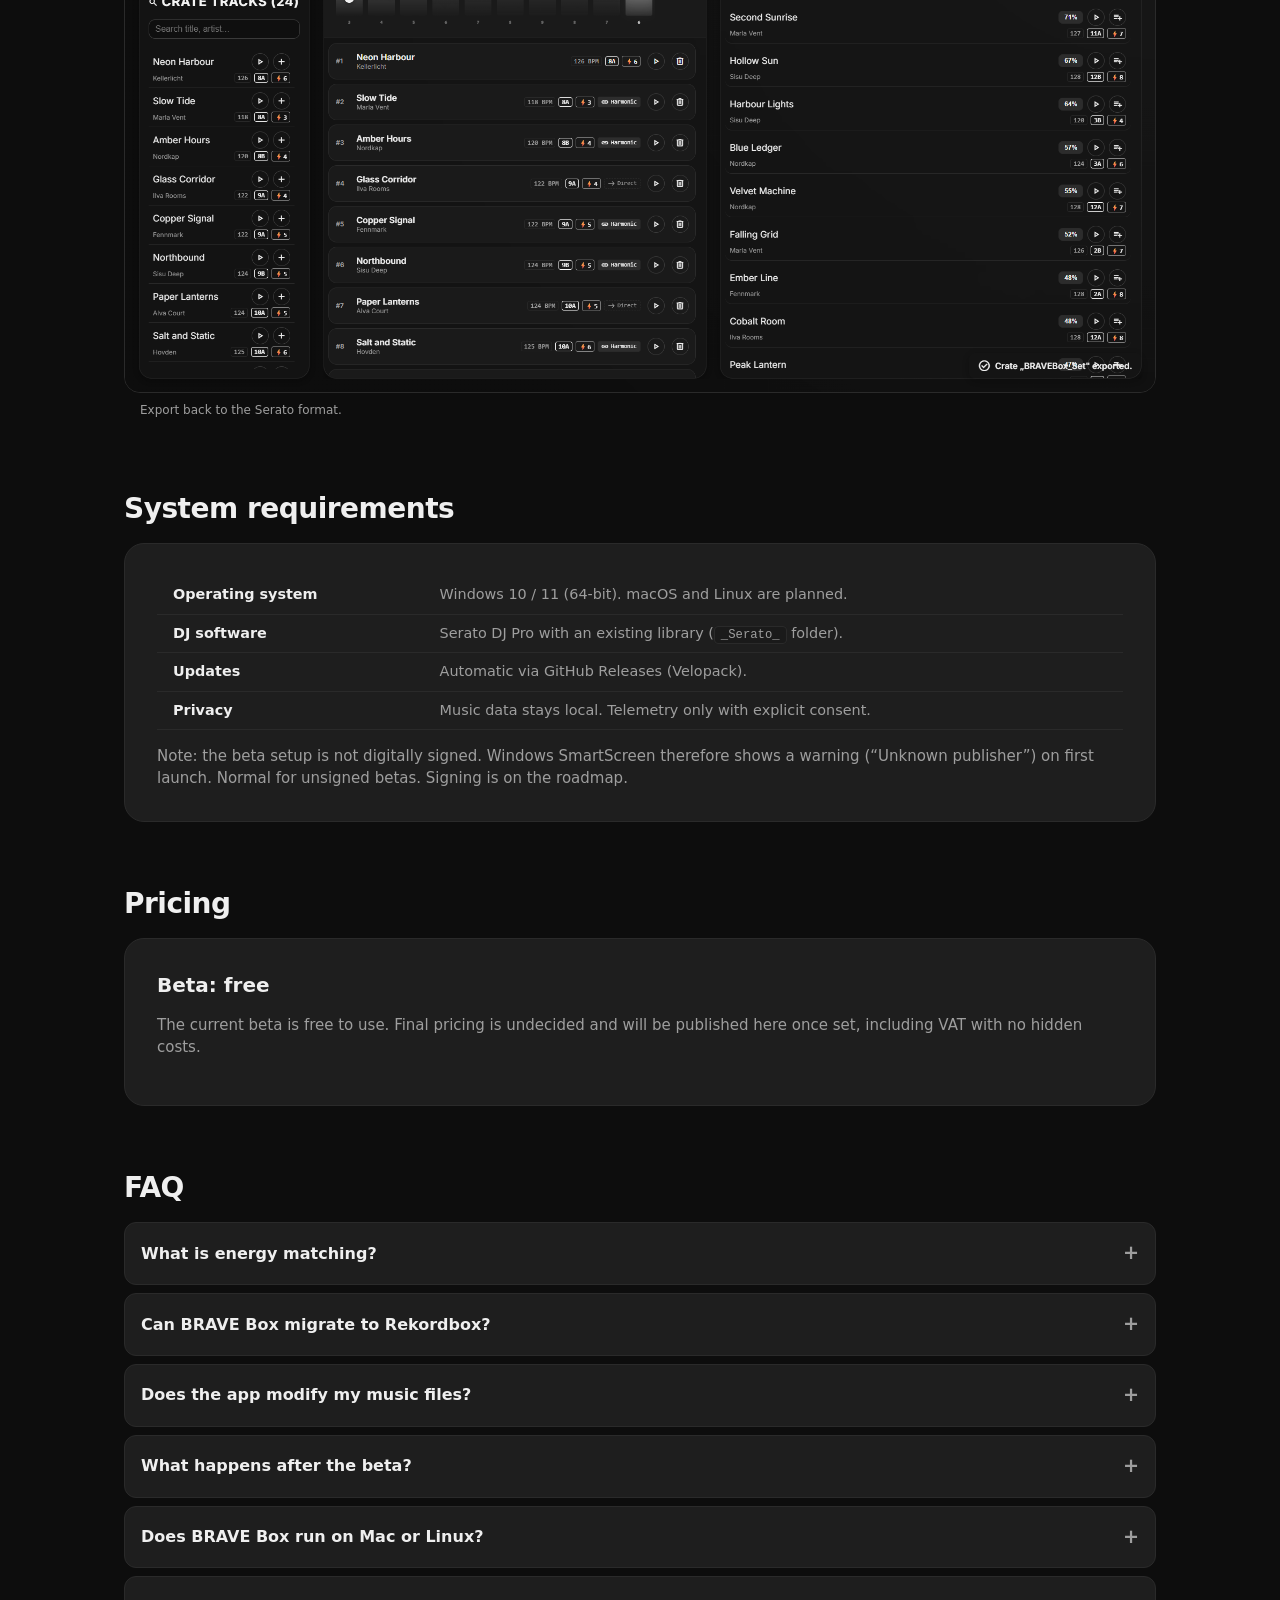
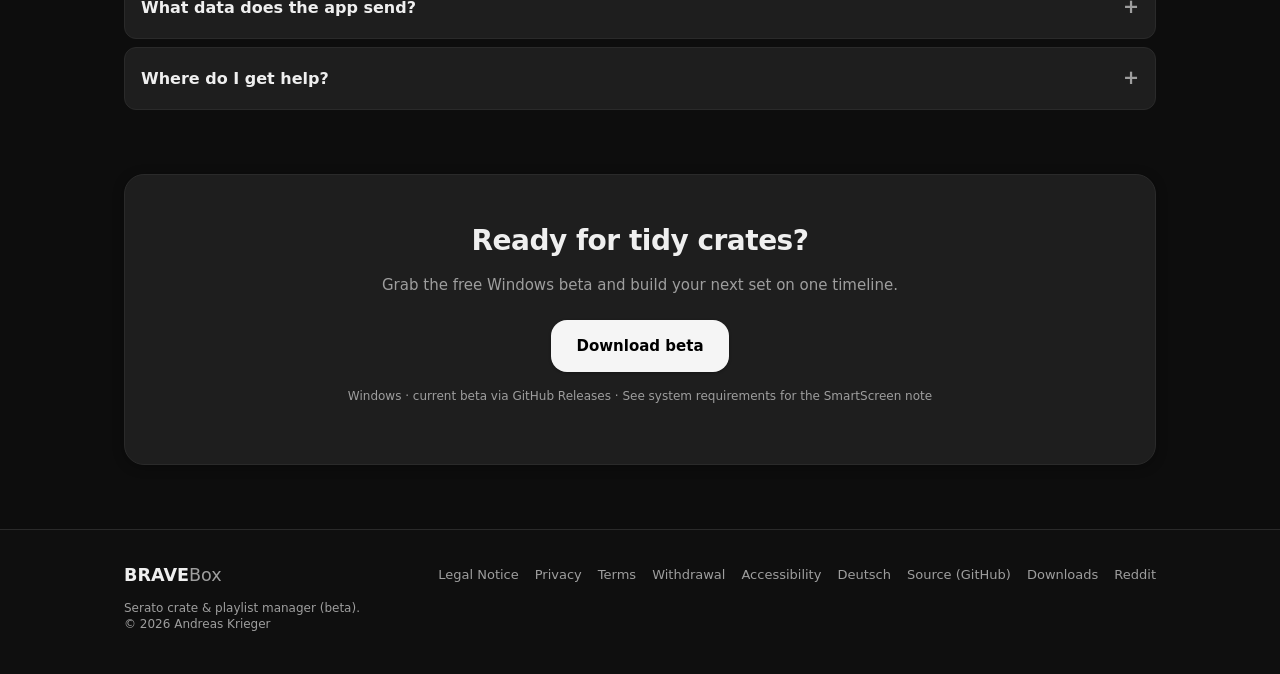
==== commit 660f9ca4: "style: Em-Dashes aus Marketing-Texten entfernt (DE+EN)" ====
--- a/en/index.html
+++ b/en/index.html
@@ -42,9 +42,9 @@
         <span class="m3-chip">Windows beta</span>
         <span class="m3-chip">Free during beta</span>
       </div>
-      <p class="text-body">Know the feeling? The gig is getting closer, your tracks are scattered across a dozen crates — and you are clicking through them one by one in Serato?</p>
+      <p class="text-body">Know the feeling? The gig is getting closer, your tracks are scattered across a dozen crates, and you are clicking through them one by one in Serato?</p>
       <h1 class="text-display" id="hero-title">Turn Serato crates into a gig-ready set.</h1>
-      <p class="lead">BRAVE Box reads your existing Serato crates, you compile your playlist on one timeline — and export the result back to Serato DJ Pro as a <code>.crate</code> file. Your audio files stay untouched.</p>
+      <p class="lead">BRAVE Box reads your existing Serato crates, you compile your playlist on one timeline and export the result back to Serato DJ Pro as a <code>.crate</code> file. Your audio files stay untouched.</p>
       <div class="button-row">
         <a class="m3-button filled" href="https://github.com/AndreasKrieger/BraveBox-Releases/releases/latest">Download beta</a>
         <a class="m3-button outlined" href="#how">How it works</a>
@@ -61,8 +61,8 @@
   <section aria-labelledby="facts-title">
     <h2 class="text-headline" id="facts-title">In short</h2>
     <div class="card-grid mt-md">
-      <div class="m3-card"><h3>Serato-native</h3><p class="text-body">Reads and writes the Serato <code>.crate</code> format directly in your <code>_Serato_</code> folder — no detours through other tools.</p></div>
-      <div class="m3-card"><h3>Harmonic mixing</h3><p class="text-body">Camelot and BPM analysis suggests fitting transitions — including German key spellings.</p></div>
+      <div class="m3-card"><h3>Serato-native</h3><p class="text-body">Reads and writes the Serato <code>.crate</code> format directly in your <code>_Serato_</code> folder. No detours through other tools.</p></div>
+      <div class="m3-card"><h3>Harmonic mixing</h3><p class="text-body">Camelot and BPM analysis suggests fitting transitions, including German key spellings.</p></div>
       <div class="m3-card"><h3>Rediscover gems</h3><p class="text-body">“Forgotten Gems” brings long-unplayed tracks back into your sets.</p></div>
     </div>
   </section>
@@ -71,15 +71,15 @@
     <h2 class="text-headline" id="features-title">Current beta features</h2>
     <p class="text-body">Everything below ships in the app today. What is not in yet is stated honestly.</p>
     <div class="card-grid mt-md">
-      <div class="m3-card"><h3>Crate parsing</h3><p class="text-body">Read existing Serato crates — with track paths, metadata and matching, even for moved files.</p></div>
+      <div class="m3-card"><h3>Crate parsing</h3><p class="text-body">Read existing Serato crates: with track paths, metadata and matching, even for moved files.</p></div>
       <div class="m3-card"><h3>Playlist builder</h3><p class="text-body">Filter tracks, arrange a set on one timeline, write it back to Serato as a new <code>.crate</code> file.</p></div>
-      <div class="m3-card"><h3>Key, BPM &amp; energy matching</h3><p class="text-body">Camelot compatibility plus BPM and energy matching, with a recommendation score per track: high energy never lands in quiet passages — warmup stays warmup, peak stays peak.</p></div>
+      <div class="m3-card"><h3>Key, BPM &amp; energy matching</h3><p class="text-body">Camelot compatibility plus BPM and energy matching, with a recommendation score per track: high energy never lands in quiet passages. Warmup stays warmup, peak stays peak.</p></div>
       <div class="m3-card"><h3>3-track journeys</h3><p class="text-body">Find bridges across three tracks when two tracks do not mix directly.</p></div>
-      <div class="m3-card"><h3>Energy curve</h3><p class="text-body">Paint your dramaturgy as a curve — presets for warmup, peak and wave, plus custom curves.</p></div>
+      <div class="m3-card"><h3>Energy curve</h3><p class="text-body">Paint your dramaturgy as a curve: presets for warmup, peak and wave, plus custom curves.</p></div>
       <div class="m3-card"><h3>Preview player</h3><p class="text-body">Audition tracks right in the app before they make the set.</p></div>
-      <div class="m3-card"><h3>Auto-sorting <span class="m3-chip">experimental</span></h3><p class="text-body">Batch analysis with category filters and proposal crates — currently flagged as experimental.</p></div>
+      <div class="m3-card"><h3>Auto-sorting <span class="m3-chip">experimental</span></h3><p class="text-body">Batch analysis with category filters and proposal crates, currently flagged as experimental.</p></div>
       <div class="m3-card"><h3>German &amp; English</h3><p class="text-body">Full UI in two languages, switchable in settings.</p></div>
-      <div class="m3-card"><h3>Rekordbox export</h3><p class="text-body">Migration to Rekordbox 7 and direct USB export are planned as an update — <strong>not</strong> in this beta.</p></div>
+      <div class="m3-card"><h3>Rekordbox export</h3><p class="text-body">Migration to Rekordbox 7 and direct USB export are planned as an update, but <strong>not</strong> in this beta.</p></div>
     </div>
   </section>
 
@@ -87,14 +87,14 @@
     <h2 class="text-headline" id="how-title">How it works</h2>
     <ol class="steps">
       <li><span class="step-no">1</span><h3 class="text-title">Load</h3><p class="text-body">Point BRAVE Box at your Serato crates and pick the crates to work from.</p></li>
-      <li><span class="step-no">2</span><h3 class="text-title">Curate</h3><p class="text-body">Arrange tracks on one timeline — with matching suggestions, energy curve and gem finds.</p></li>
+      <li><span class="step-no">2</span><h3 class="text-title">Curate</h3><p class="text-body">Arrange tracks on one timeline, with matching suggestions, energy curve and gem finds.</p></li>
       <li><span class="step-no">3</span><h3 class="text-title">Export</h3><p class="text-body">Write a new <code>.crate</code> file and load it straight into Serato DJ Pro.</p></li>
     </ol>
   </section>
 
   <section id="screenshots" aria-labelledby="screenshots-title">
     <h2 class="text-headline" id="screenshots-title">Screenshots from the app</h2>
-    <p class="text-body">Real beta screenshots — no mockups.</p>
+    <p class="text-body">Real beta screenshots. No mockups.</p>
     <div class="gallery mt-md">
       <figure>
         <img src="../assets/screenshots/en-01-dashboard.png" alt="BRAVE Box dashboard with loaded Serato crates" loading="lazy">
@@ -116,7 +116,7 @@
         <tr><th>Updates</th><td>Automatic via GitHub Releases (Velopack).</td></tr>
         <tr><th>Privacy</th><td>Music data stays local. Telemetry only with explicit consent.</td></tr>
       </table>
-      <p class="text-body mb-0">Note: the beta setup is not digitally signed. Windows SmartScreen therefore shows a warning (“Unknown publisher”) on first launch — normal for unsigned betas. Signing is on the roadmap.</p>
+      <p class="text-body mb-0">Note: the beta setup is not digitally signed. Windows SmartScreen therefore shows a warning (“Unknown publisher”) on first launch. Normal for unsigned betas. Signing is on the roadmap.</p>
     </div>
   </section>
 
@@ -124,20 +124,20 @@
     <h2 class="text-headline" id="pricing-title">Pricing</h2>
     <div class="m3-card mt-md">
       <h3 class="text-title">Beta: free</h3>
-      <p class="text-body">The current beta is free to use. Final pricing is undecided and will be published here once set — including VAT, no hidden costs.</p>
+      <p class="text-body">The current beta is free to use. Final pricing is undecided and will be published here once set, including VAT with no hidden costs.</p>
     </div>
   </section>
 
   <section id="faq" class="faq" aria-labelledby="faq-title">
     <h2 class="text-headline" id="faq-title">FAQ</h2>
     <div class="mt-md">
-      <details><summary>What is energy matching?</summary><div class="answer"><p>BRAVE Box rates the energy of every track. Recommendations favour tracks whose energy fits the set so far — steered by your energy curve. No peak slips into the warmup, no comedown into the climax.</p></div></details>
+      <details><summary>What is energy matching?</summary><div class="answer"><p>BRAVE Box rates the energy of every track. Recommendations favour tracks whose energy fits the set so far, steered by your energy curve. No peak slips into the warmup, no comedown into the climax.</p></div></details>
       <details><summary>Can BRAVE Box migrate to Rekordbox?</summary><div class="answer"><p>Not yet. Rekordbox 7 migration and direct USB export for CDJ/XDJ are planned as an update, with no date. The beta handles Serato crates only.</p></div></details>
       <details><summary>Does the app modify my music files?</summary><div class="answer"><p>No. BRAVE Box reads crate files and metadata and writes new <code>.crate</code> files. Audio files are never touched. Still: back up your library before a gig, as always.</p></div></details>
       <details><summary>What happens after the beta?</summary><div class="answer"><p>The beta is free. Final pricing is undecided. Updates arrive automatically via GitHub Releases.</p></div></details>
       <details><summary>Does BRAVE Box run on Mac or Linux?</summary><div class="answer"><p>Windows 10/11 only for now. macOS and Linux support is planned.</p></div></details>
       <details><summary>What data does the app send?</summary><div class="answer"><p>None by default. Usage and crash data (telemetry) is transmitted only after your explicit consent at first launch and can be revoked anytime in settings. See the <a href="./privacy.html">privacy policy</a>.</p></div></details>
-      <details><summary>Where do I get help?</summary><div class="answer"><p>By email, via GitHub issues, or in the community at <a href="https://www.reddit.com/r/BRAVEBOX/">r/BRAVEBOX</a> — please include OS, BRAVE Box version and Serato version.</p></div></details>
+      <details><summary>Where do I get help?</summary><div class="answer"><p>By email, via GitHub issues, or in the community at <a href="https://www.reddit.com/r/BRAVEBOX/">r/BRAVEBOX</a>. Please include OS, BRAVE Box version and Serato version.</p></div></details>
     </div>
   </section>
 
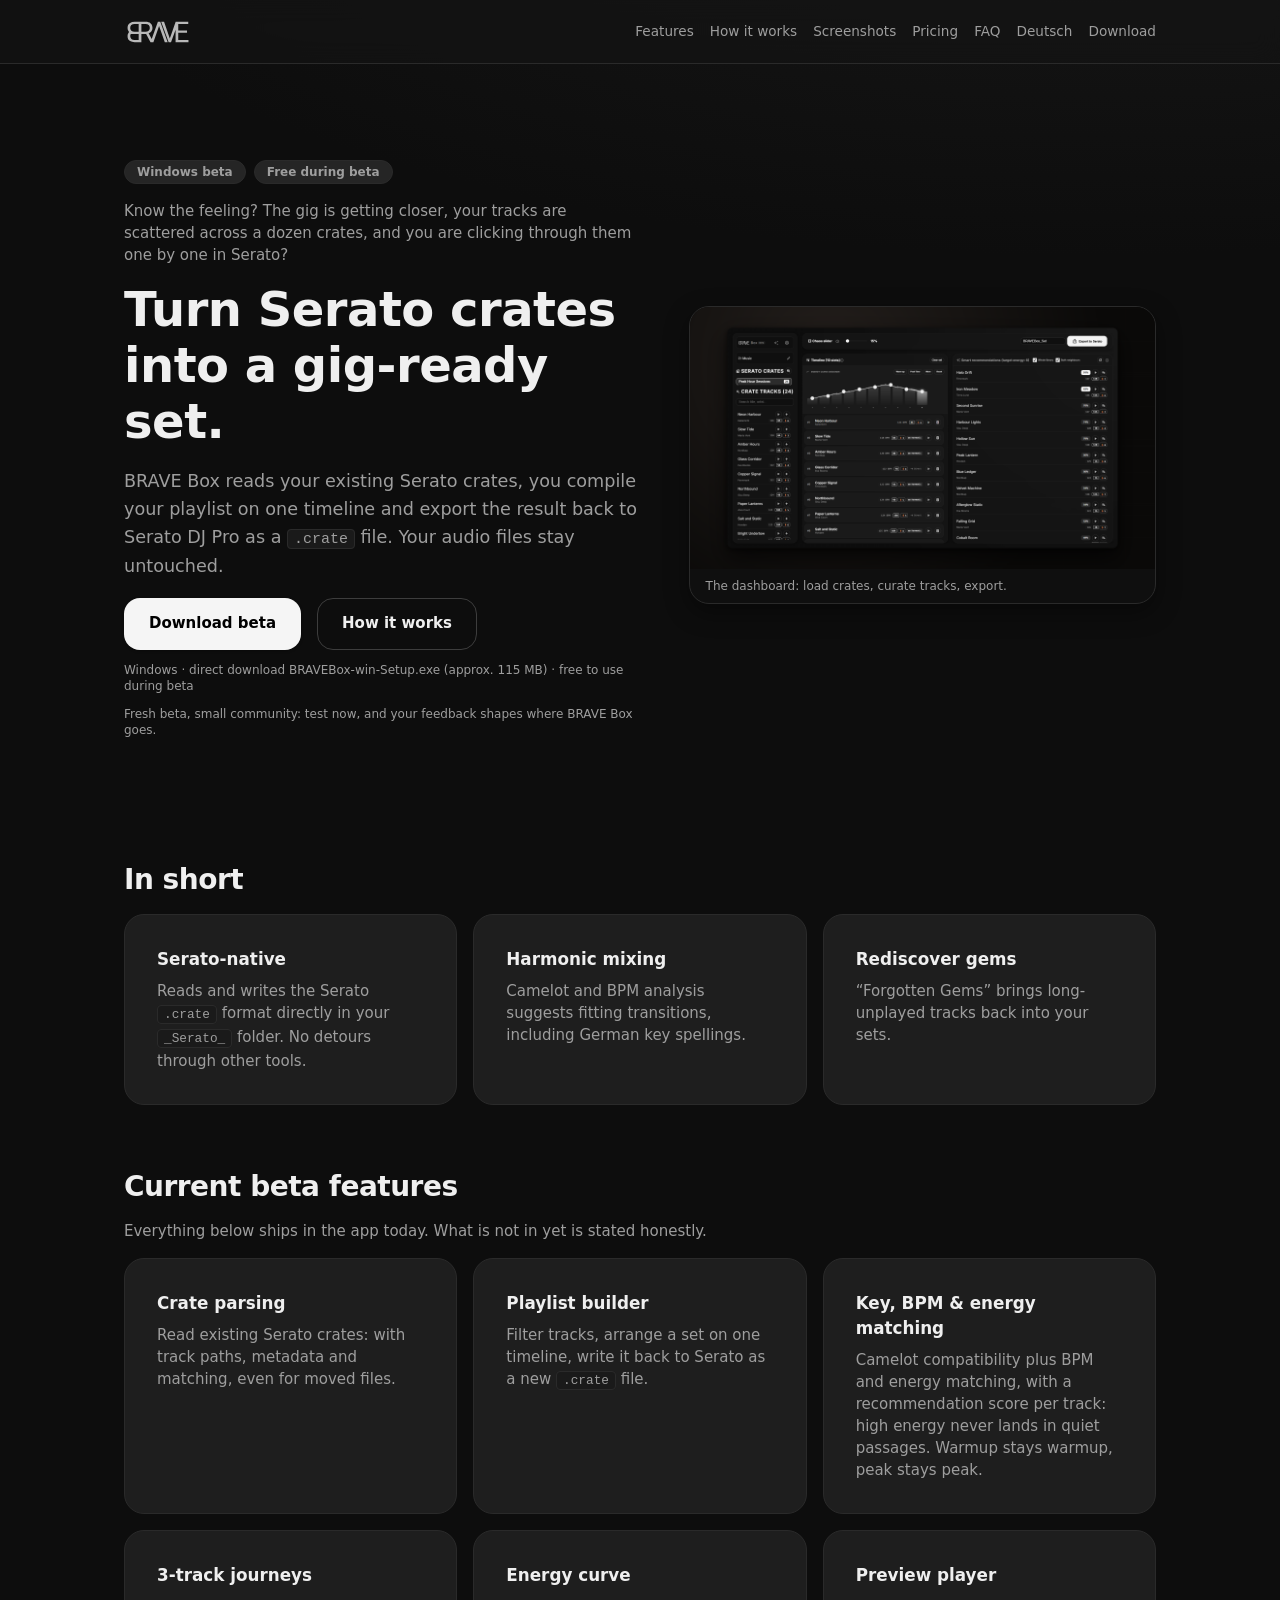
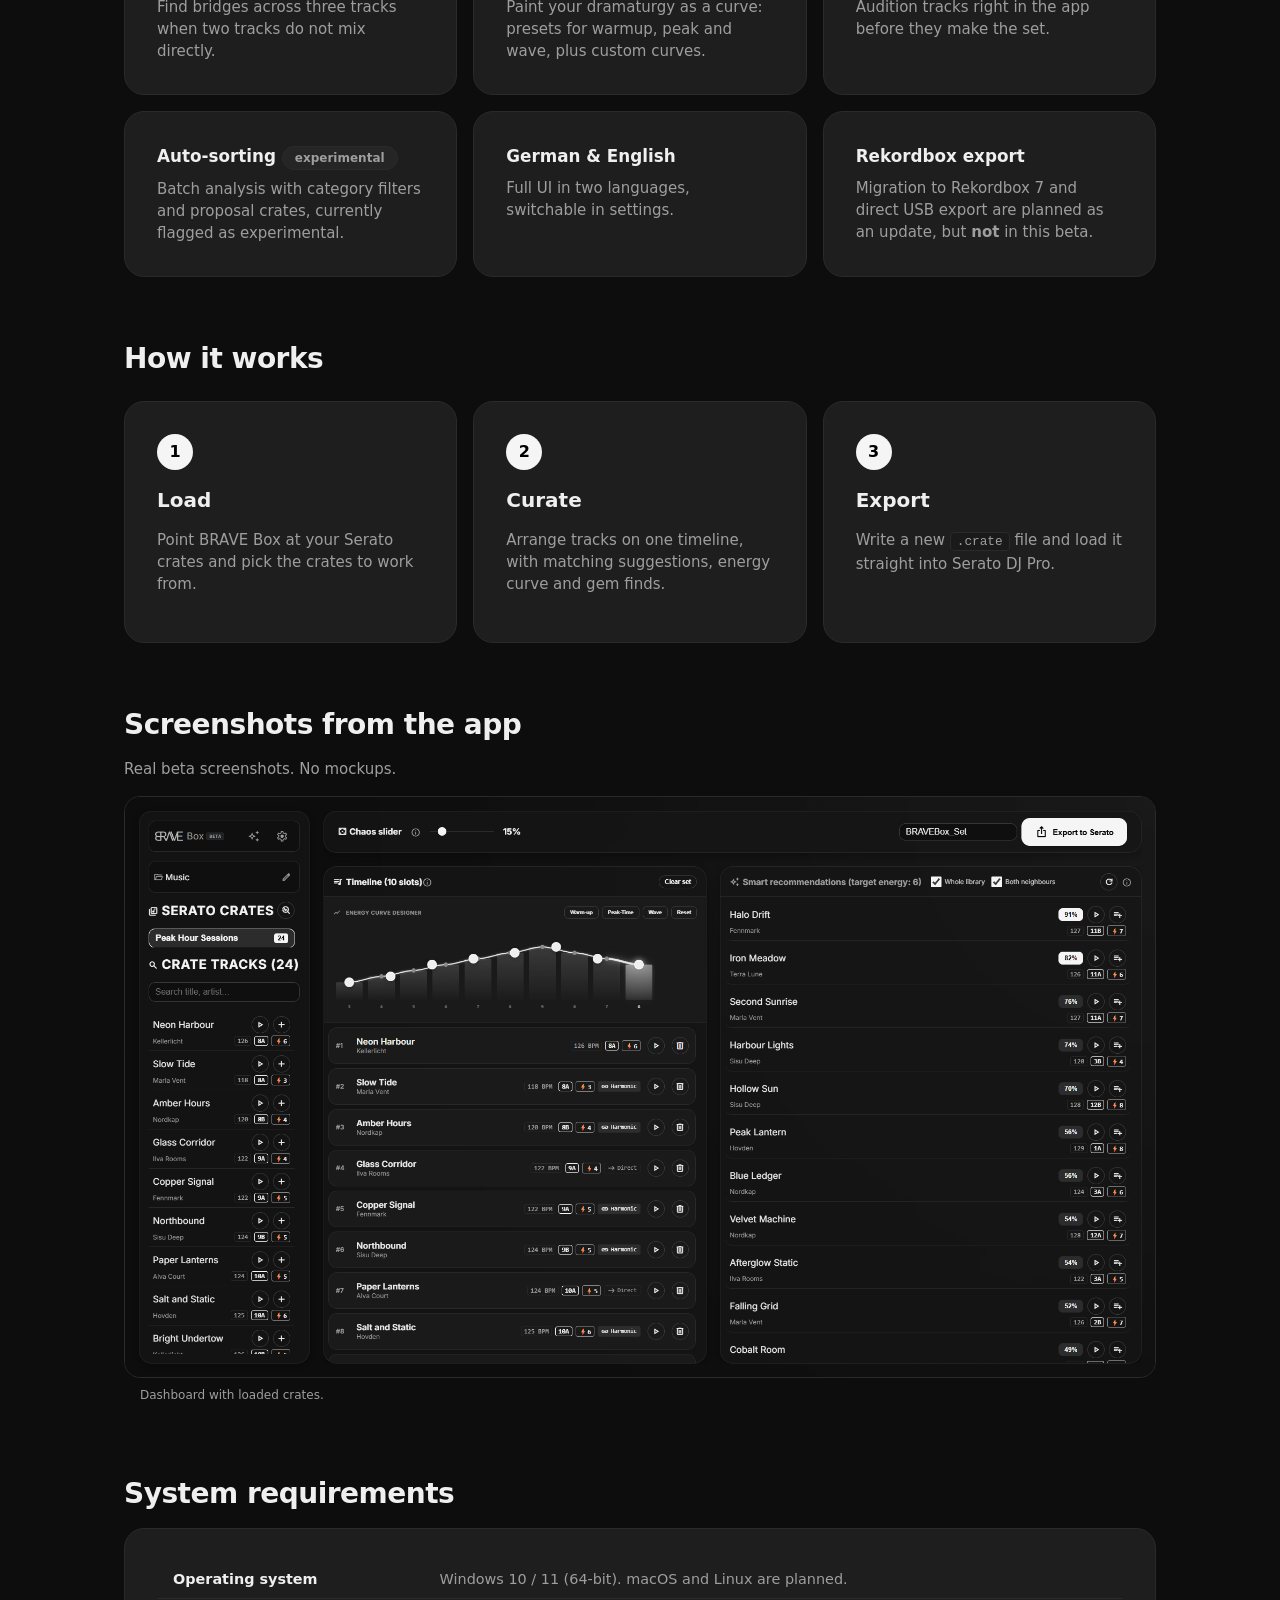
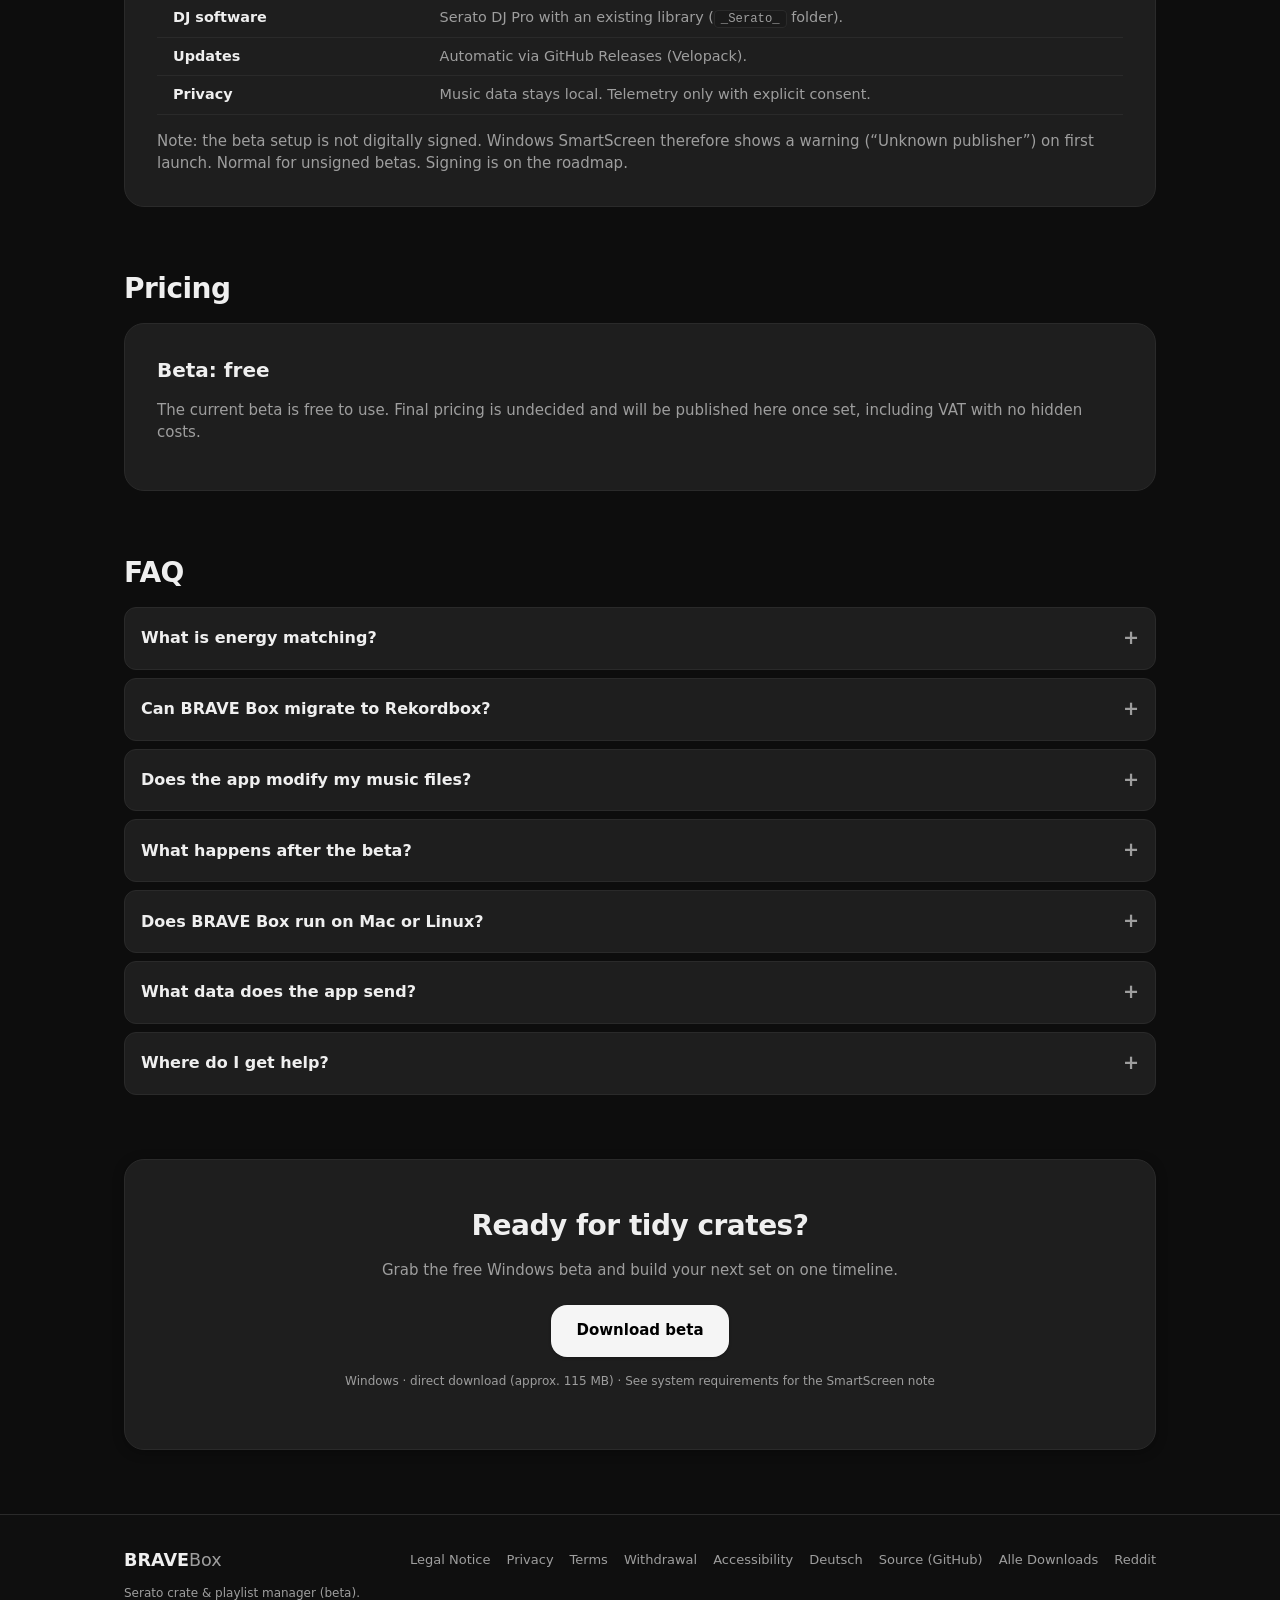
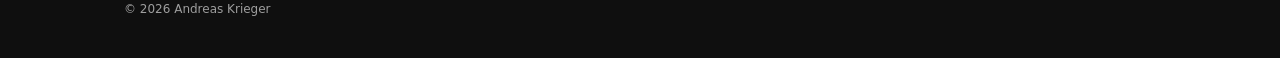
==== commit bd9c3239: "feat: 1 Bild je Sprache, Direkt-Download Exe" ====
--- a/en/index.html
+++ b/en/index.html
@@ -5,12 +5,11 @@
   <meta name="viewport" content="width=device-width, initial-scale=1">
   <title>BRAVE Box — Read Serato crates, build a set, export .crate (Beta)</title>
   <meta name="description" content="BRAVE Box is a desktop tool for Serato DJ Pro: read your crates, compile a playlist on one timeline and export it back to Serato as a .crate file. Windows beta, free.">
-  <meta name="robots" content="noindex">
   <meta http-equiv="Content-Security-Policy" content="default-src 'self'; img-src 'self'; style-src 'self'; script-src 'self'">
   <meta property="og:title" content="BRAVE Box — Serato crate &amp; playlist manager (beta)">
   <meta property="og:description" content="Load Serato crates, build a set on one timeline, export one .crate file back to Serato. Windows beta, free.">
   <meta property="og:type" content="website">
-  <meta property="og:image" content="../assets/screenshots/en-00-hero.png">
+  <meta property="og:image" content="https://andreaskrieger.github.io/bravebox-website/assets/screenshots/en-00-hero.png">
   <meta name="twitter:card" content="summary_large_image">
   <link rel="alternate" hreflang="de" href="../index.html">
   <link rel="icon" type="image/svg+xml" href="../assets/favicon.svg">
@@ -30,7 +29,7 @@
       <a href="#pricing">Pricing</a>
       <a href="#faq">FAQ</a>
       <a href="../index.html">Deutsch</a>
-      <a href="https://github.com/AndreasKrieger/BraveBox-Releases/releases/latest">Download</a>
+      <a href="https://github.com/AndreasKrieger/BraveBox-Releases/releases/latest/download/BRAVEBox-win-Setup.exe">Download</a>
     </nav>
   </div>
 </header>
@@ -46,10 +45,10 @@
       <h1 class="text-display" id="hero-title">Turn Serato crates into a gig-ready set.</h1>
       <p class="lead">BRAVE Box reads your existing Serato crates, you compile your playlist on one timeline and export the result back to Serato DJ Pro as a <code>.crate</code> file. Your audio files stay untouched.</p>
       <div class="button-row">
-        <a class="m3-button filled" href="https://github.com/AndreasKrieger/BraveBox-Releases/releases/latest">Download beta</a>
+        <a class="m3-button filled" href="https://github.com/AndreasKrieger/BraveBox-Releases/releases/latest/download/BRAVEBox-win-Setup.exe">Download beta</a>
         <a class="m3-button outlined" href="#how">How it works</a>
       </div>
-      <p class="text-caption">Windows · current beta via GitHub Releases · free to use during beta</p>
+      <p class="text-caption">Windows · direct download BRAVEBox-win-Setup.exe (approx. 115 MB) · free to use during beta</p>
       <p class="text-caption">Fresh beta, small community: test now, and your feedback shapes where BRAVE Box goes.</p>
     </div>
     <figure class="hero-shot figure-plain">
@@ -100,10 +99,6 @@
         <img src="../assets/screenshots/en-01-dashboard.png" alt="BRAVE Box dashboard with loaded Serato crates" loading="lazy">
         <figcaption class="shot-caption">Dashboard with loaded crates.</figcaption>
       </figure>
-      <figure>
-        <img src="../assets/screenshots/06-export.png" alt="Export dialog for the finished crate file" loading="lazy">
-        <figcaption class="shot-caption">Export back to the Serato format.</figcaption>
-      </figure>
     </div>
   </section>
 
@@ -146,9 +141,9 @@
       <h2 class="text-headline" id="dl-title">Ready for tidy crates?</h2>
       <p class="text-body">Grab the free Windows beta and build your next set on one timeline.</p>
       <div class="button-row">
-        <a class="m3-button filled" href="https://github.com/AndreasKrieger/BraveBox-Releases/releases/latest">Download beta</a>
+        <a class="m3-button filled" href="https://github.com/AndreasKrieger/BraveBox-Releases/releases/latest/download/BRAVEBox-win-Setup.exe">Download beta</a>
       </div>
-      <p class="text-caption">Windows · current beta via GitHub Releases · See system requirements for the SmartScreen note</p>
+      <p class="text-caption">Windows · direct download (approx. 115 MB) · See system requirements for the SmartScreen note</p>
     </div>
   </section>
 </main>
@@ -167,7 +162,7 @@
       <li><a href="./accessibility.html">Accessibility</a></li>
       <li><a href="../index.html">Deutsch</a></li>
       <li><a href="https://github.com/AndreasKrieger/DJBox">Source (GitHub)</a></li>
-      <li><a href="https://github.com/AndreasKrieger/BraveBox-Releases/releases/latest">Downloads</a></li>
+      <li><a href="https://github.com/AndreasKrieger/BraveBox-Releases/releases/latest">Alle Downloads</a></li>
       <li><a href="https://www.reddit.com/r/BRAVEBOX/">Reddit</a></li>
     </ul>
   </div>
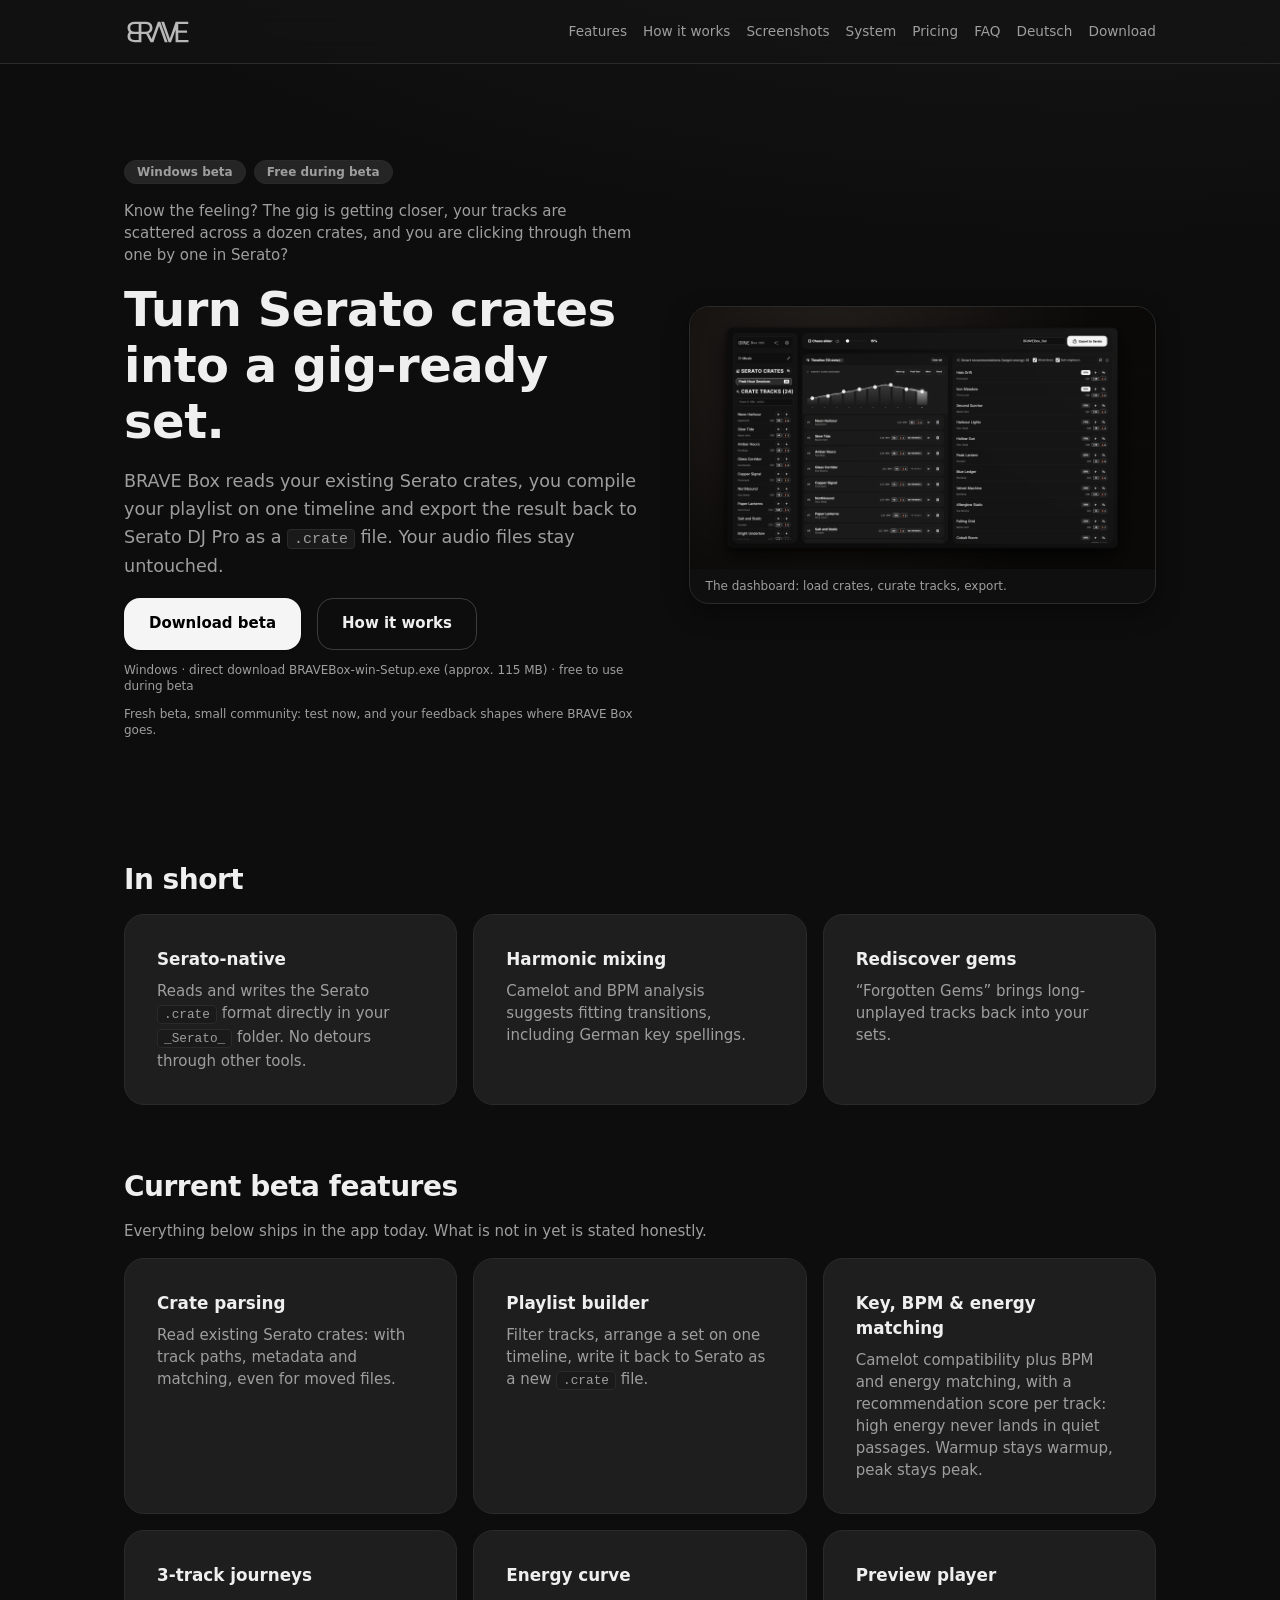
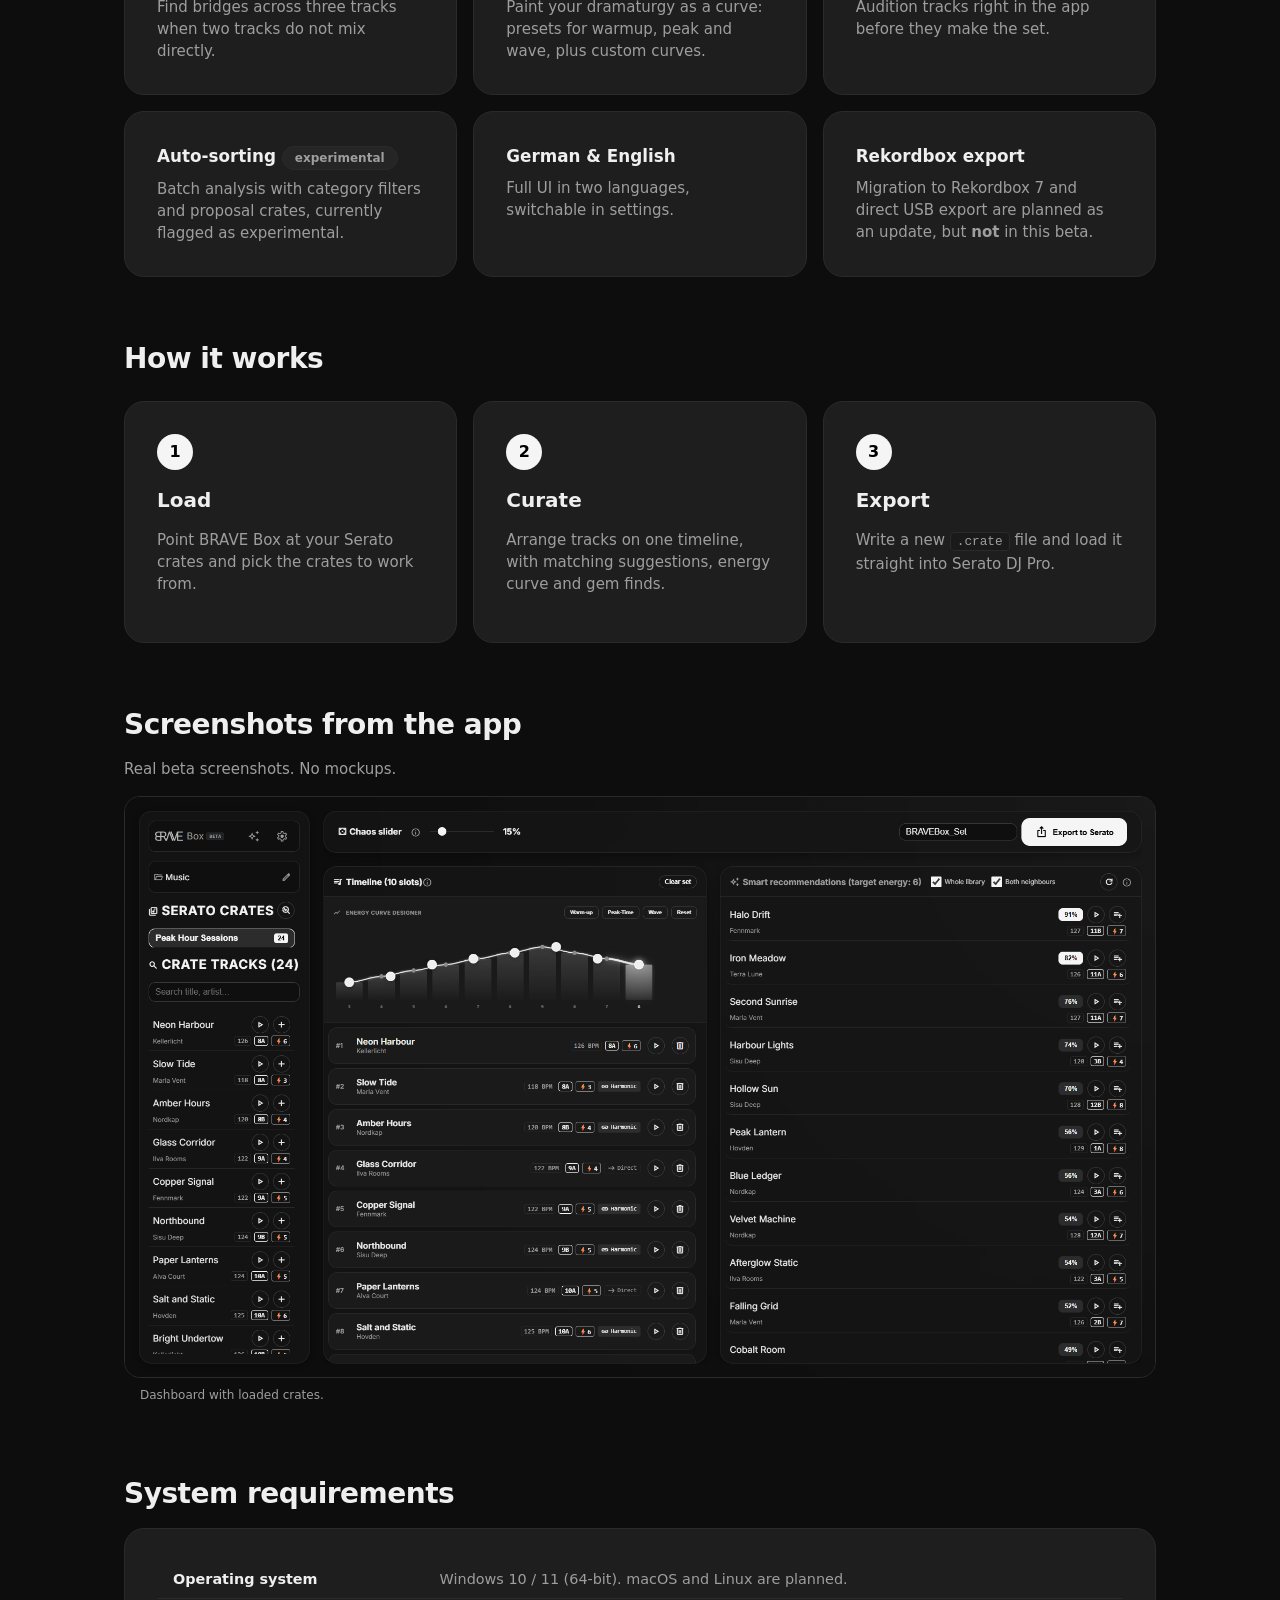
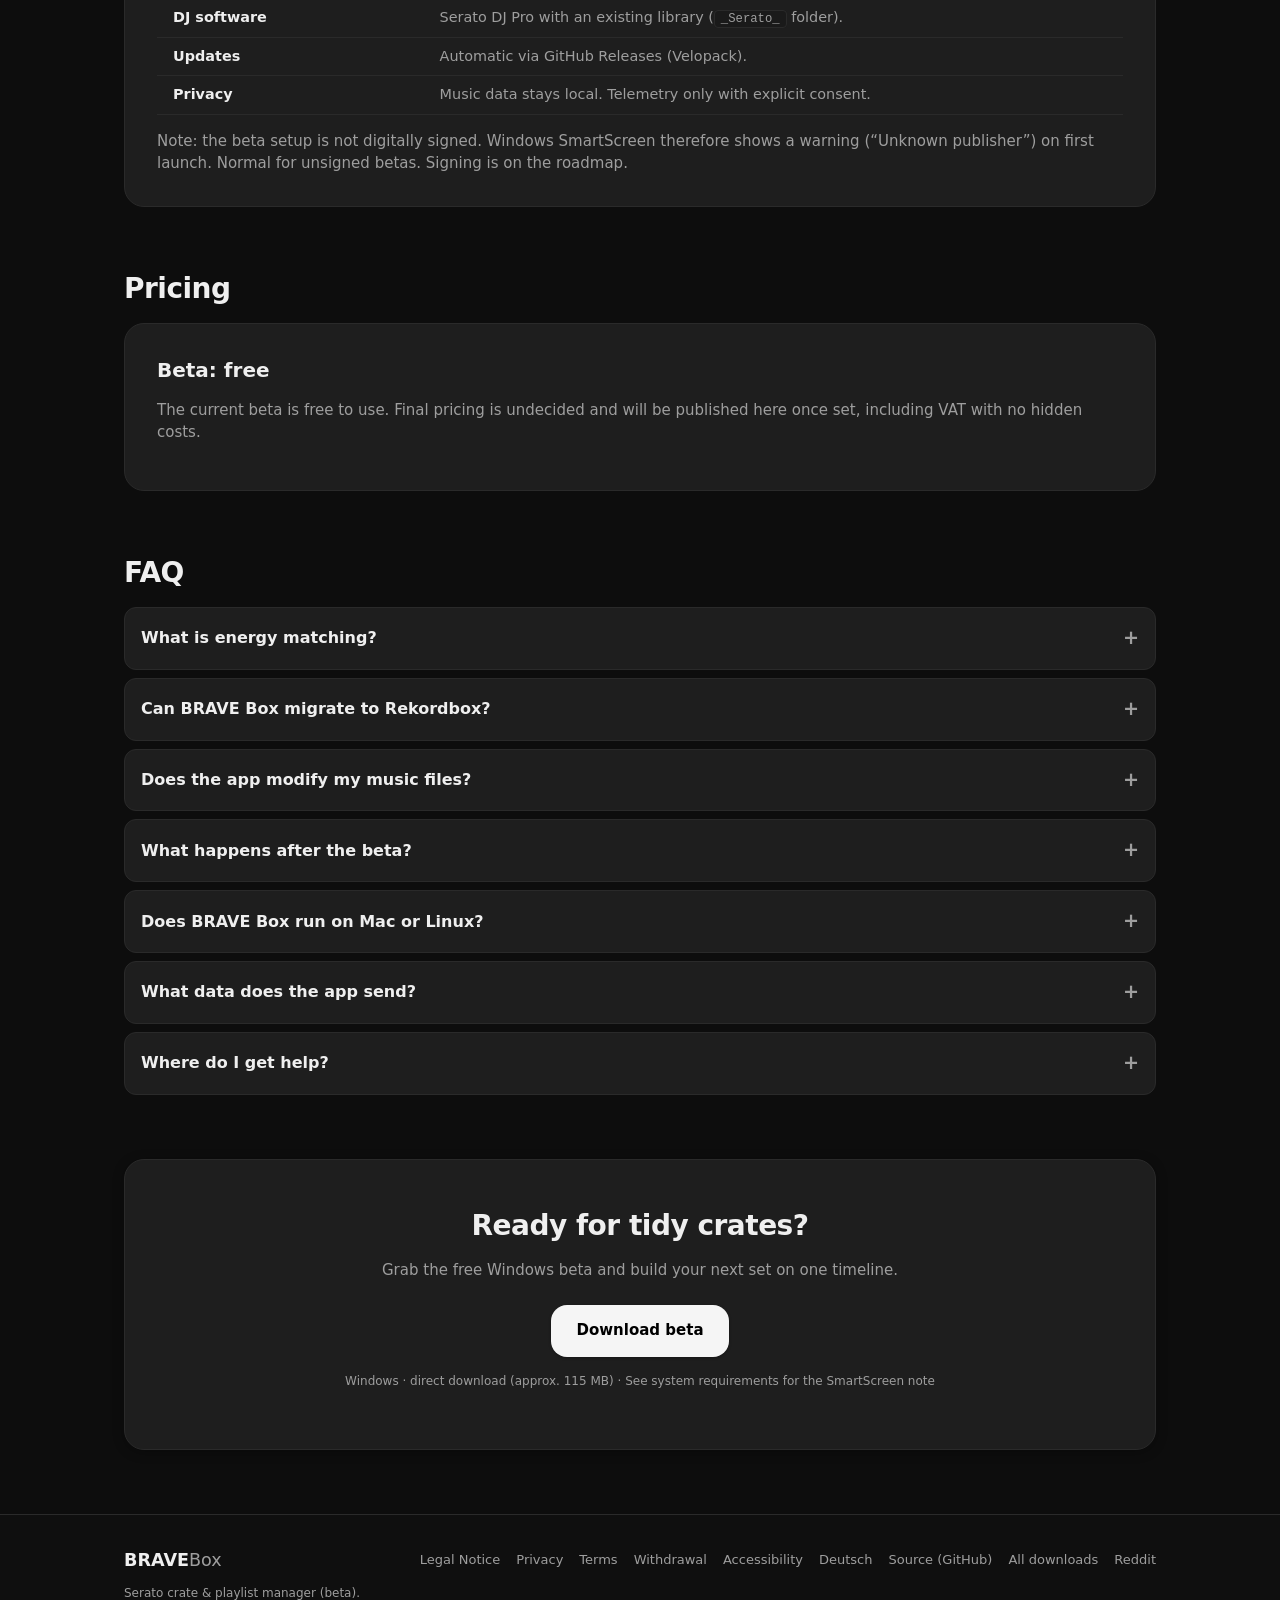
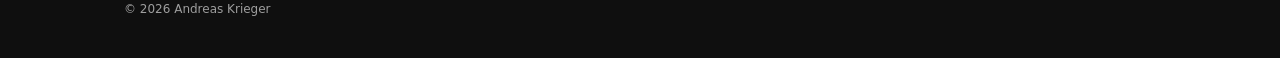
==== commit cfd0b443: "fix: Blindspot-Runde" ====
--- a/en/index.html
+++ b/en/index.html
@@ -12,7 +12,10 @@
   <meta property="og:image" content="https://andreaskrieger.github.io/bravebox-website/assets/screenshots/en-00-hero.png">
   <meta name="twitter:card" content="summary_large_image">
   <link rel="alternate" hreflang="de" href="../index.html">
-  <link rel="icon" type="image/svg+xml" href="../assets/favicon.svg">
+  <link rel="canonical" href="https://andreaskrieger.github.io/bravebox-website/en/">
+  <link rel="icon" type="image/png" sizes="32x32" href="../assets/favicon-32.png">
+  <link rel="icon" type="image/x-icon" href="../assets/favicon.ico">
+  <link rel="apple-touch-icon" href="../assets/favicon-180.png">
   <link rel="stylesheet" href="../styles.css">
 </head>
 <body class="app-surface">
@@ -26,6 +29,7 @@
       <a href="#features">Features</a>
       <a href="#how">How it works</a>
       <a href="#screenshots">Screenshots</a>
+      <a href="#system">System</a>
       <a href="#pricing">Pricing</a>
       <a href="#faq">FAQ</a>
       <a href="../index.html">Deutsch</a>
@@ -132,7 +136,7 @@
       <details><summary>What happens after the beta?</summary><div class="answer"><p>The beta is free. Final pricing is undecided. Updates arrive automatically via GitHub Releases.</p></div></details>
       <details><summary>Does BRAVE Box run on Mac or Linux?</summary><div class="answer"><p>Windows 10/11 only for now. macOS and Linux support is planned.</p></div></details>
       <details><summary>What data does the app send?</summary><div class="answer"><p>None by default. Usage and crash data (telemetry) is transmitted only after your explicit consent at first launch and can be revoked anytime in settings. See the <a href="./privacy.html">privacy policy</a>.</p></div></details>
-      <details><summary>Where do I get help?</summary><div class="answer"><p>By email, via GitHub issues, or in the community at <a href="https://www.reddit.com/r/BRAVEBOX/">r/BRAVEBOX</a>. Please include OS, BRAVE Box version and Serato version.</p></div></details>
+      <details><summary>Where do I get help?</summary><div class="answer"><p>By email to <a href="mailto:andreaskrieger.software@gmail.com">andreaskrieger.software@gmail.com</a>, via <a href="https://github.com/AndreasKrieger/DJBox/issues">GitHub issues</a>, or in the community at <a href="https://www.reddit.com/r/BRAVEBOX/">r/BRAVEBOX</a>. Please include OS, BRAVE Box version and Serato version.</p></div></details>
     </div>
   </section>
 
@@ -162,7 +166,7 @@
       <li><a href="./accessibility.html">Accessibility</a></li>
       <li><a href="../index.html">Deutsch</a></li>
       <li><a href="https://github.com/AndreasKrieger/DJBox">Source (GitHub)</a></li>
-      <li><a href="https://github.com/AndreasKrieger/BraveBox-Releases/releases/latest">Alle Downloads</a></li>
+      <li><a href="https://github.com/AndreasKrieger/BraveBox-Releases/releases/latest">All downloads</a></li>
       <li><a href="https://www.reddit.com/r/BRAVEBOX/">Reddit</a></li>
     </ul>
   </div>
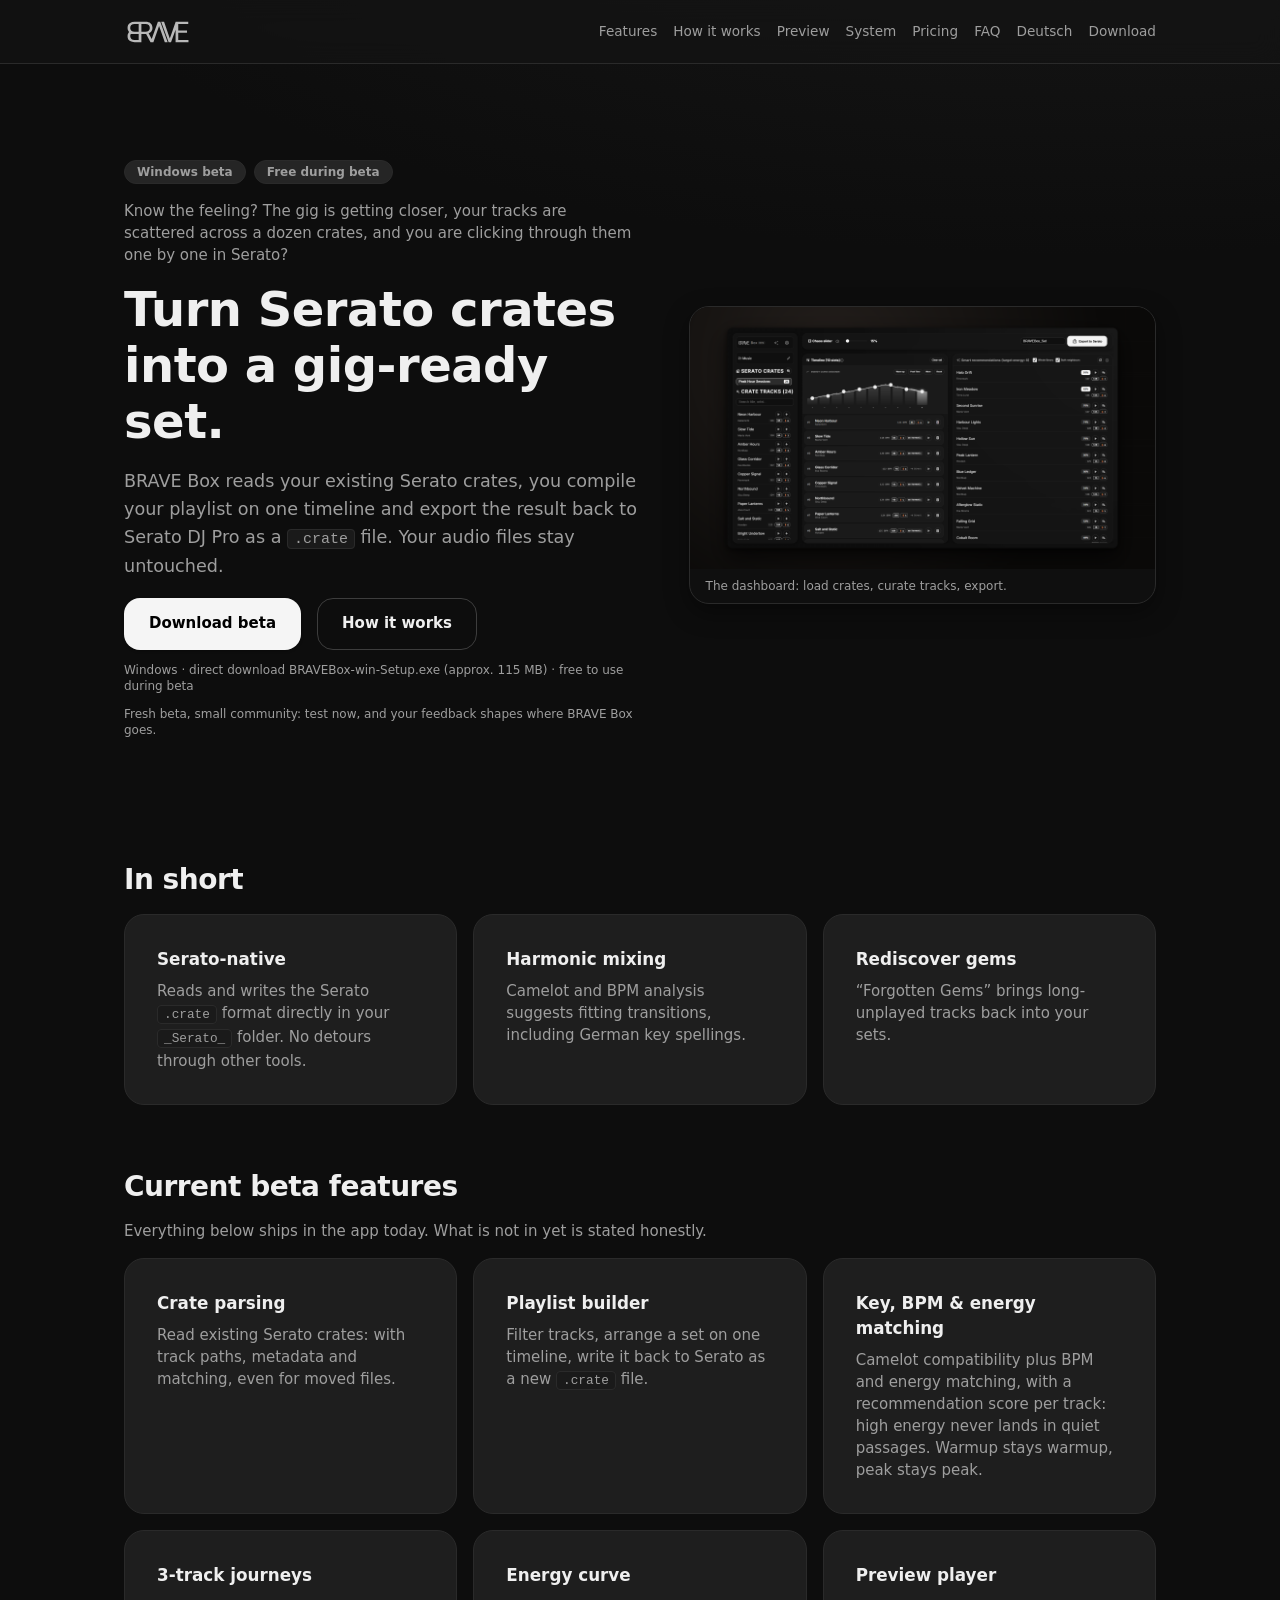
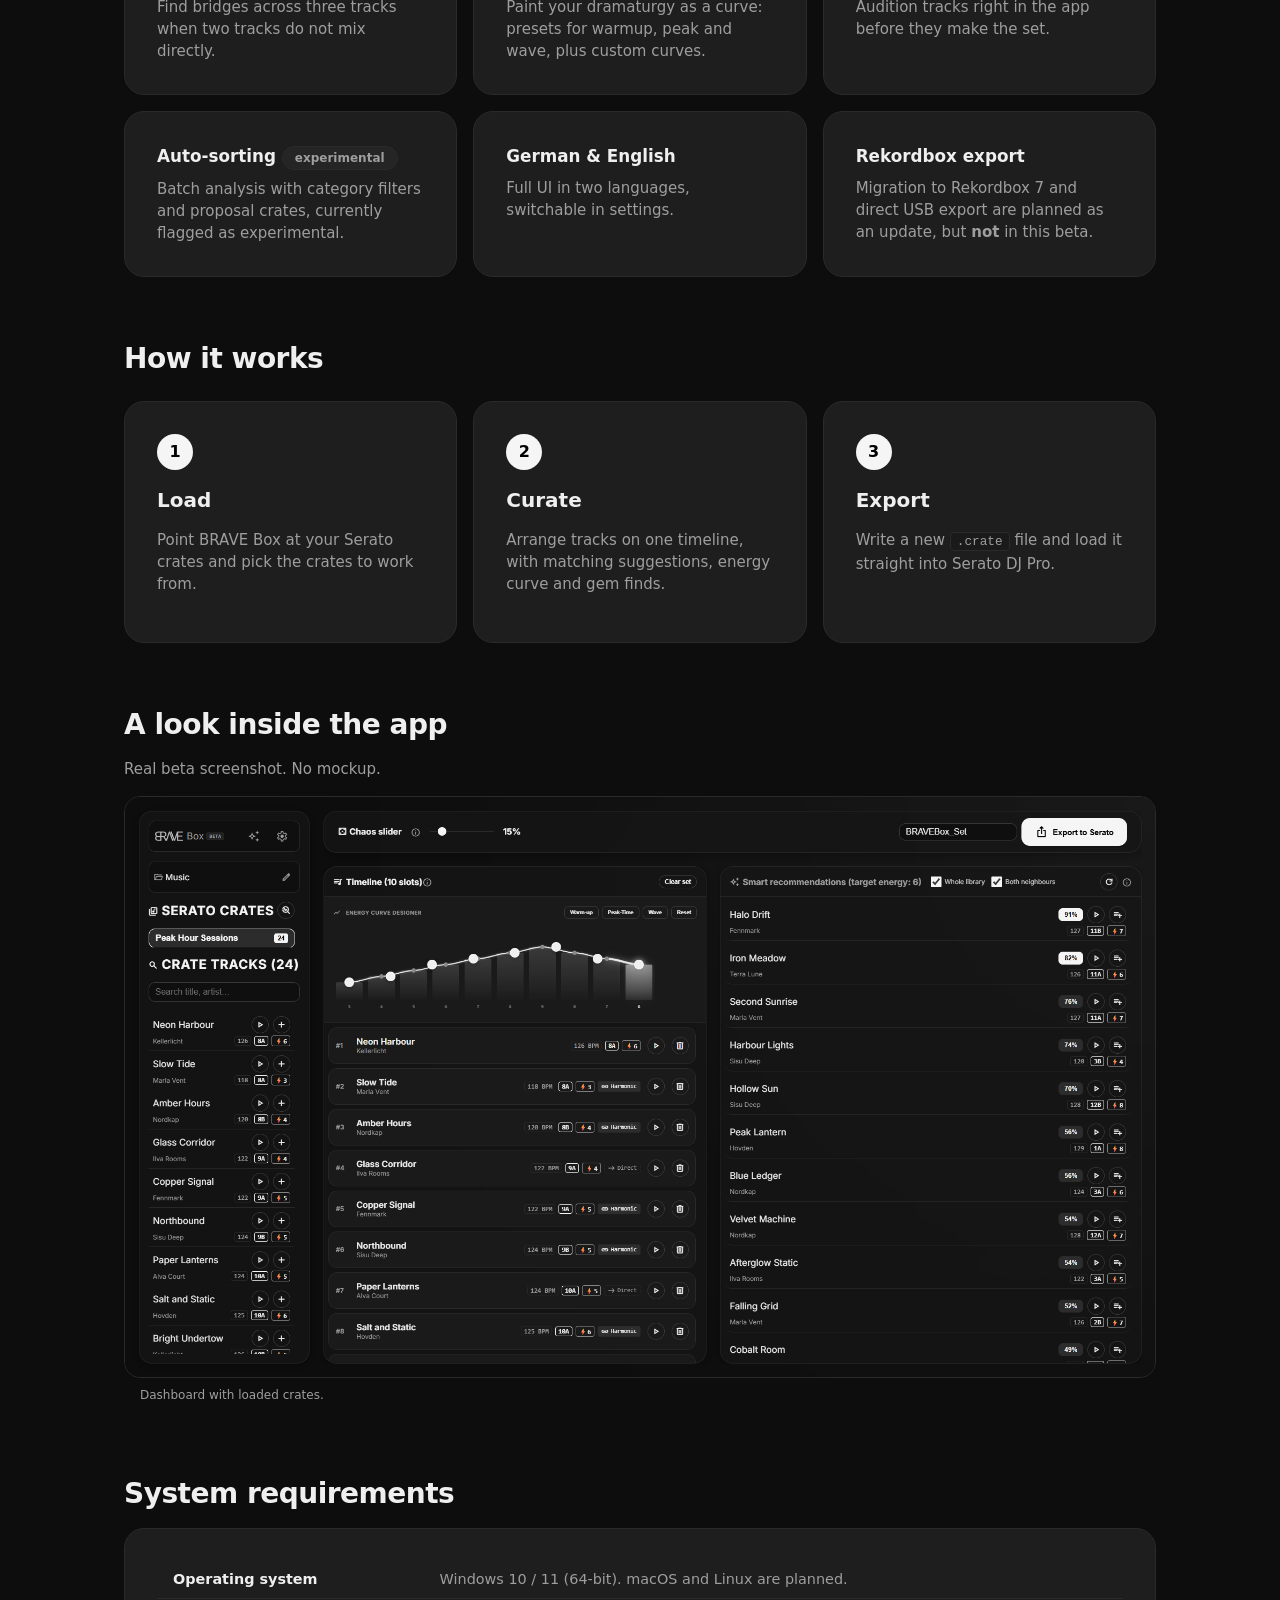
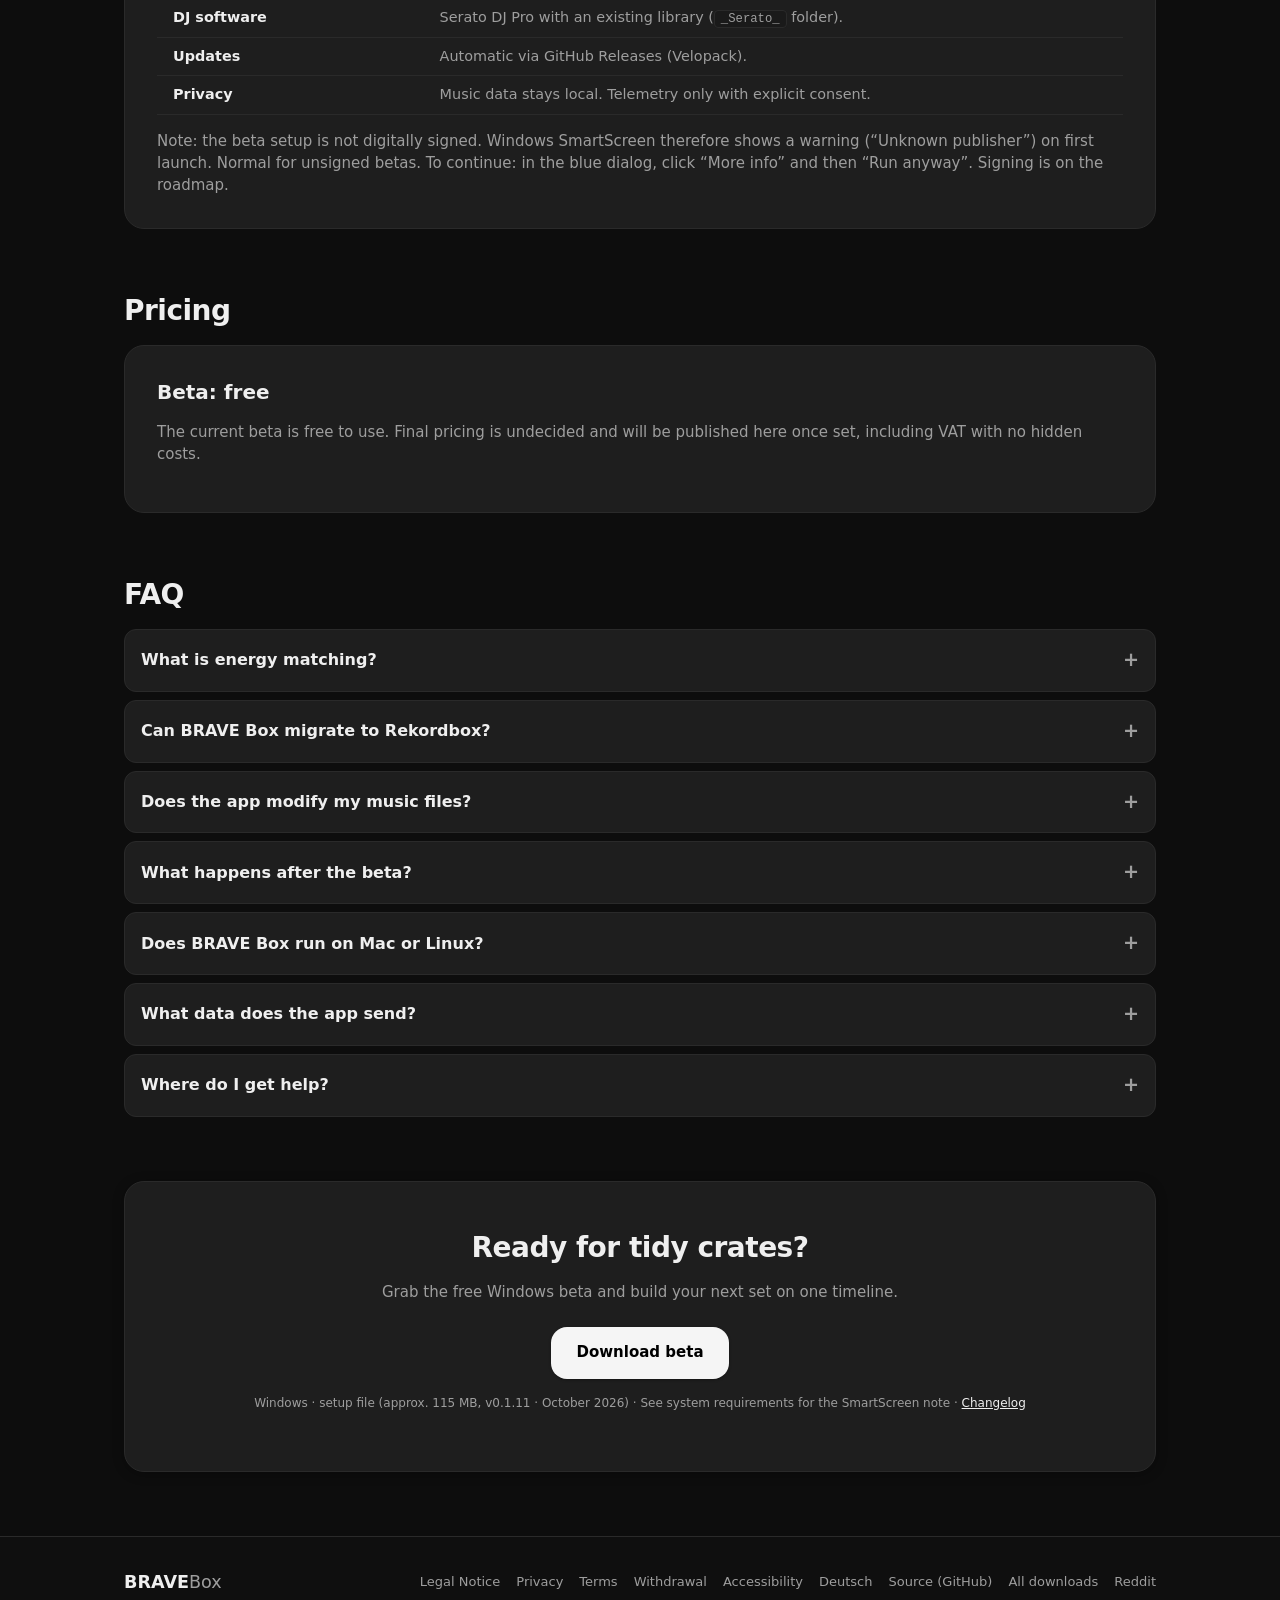
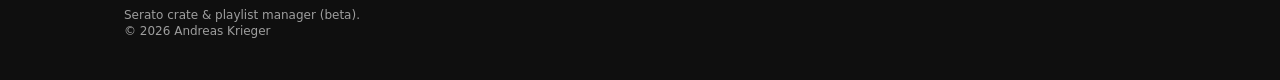
==== commit ced0f4ee: "fix: Review-Runden Recht+Wirkung" ====
--- a/en/index.html
+++ b/en/index.html
@@ -28,7 +28,7 @@
     <nav class="nav-links" aria-label="Main navigation">
       <a href="#features">Features</a>
       <a href="#how">How it works</a>
-      <a href="#screenshots">Screenshots</a>
+      <a href="#screenshots">Preview</a>
       <a href="#system">System</a>
       <a href="#pricing">Pricing</a>
       <a href="#faq">FAQ</a>
@@ -96,8 +96,8 @@
   </section>
 
   <section id="screenshots" aria-labelledby="screenshots-title">
-    <h2 class="text-headline" id="screenshots-title">Screenshots from the app</h2>
-    <p class="text-body">Real beta screenshots. No mockups.</p>
+    <h2 class="text-headline" id="screenshots-title">A look inside the app</h2>
+    <p class="text-body">Real beta screenshot. No mockup.</p>
     <div class="gallery mt-md">
       <figure>
         <img src="../assets/screenshots/en-01-dashboard.png" alt="BRAVE Box dashboard with loaded Serato crates" loading="lazy">
@@ -115,7 +115,7 @@
         <tr><th>Updates</th><td>Automatic via GitHub Releases (Velopack).</td></tr>
         <tr><th>Privacy</th><td>Music data stays local. Telemetry only with explicit consent.</td></tr>
       </table>
-      <p class="text-body mb-0">Note: the beta setup is not digitally signed. Windows SmartScreen therefore shows a warning (“Unknown publisher”) on first launch. Normal for unsigned betas. Signing is on the roadmap.</p>
+      <p class="text-body mb-0">Note: the beta setup is not digitally signed. Windows SmartScreen therefore shows a warning (“Unknown publisher”) on first launch. Normal for unsigned betas. To continue: in the blue dialog, click “More info” and then “Run anyway”. Signing is on the roadmap.</p>
     </div>
   </section>
 
@@ -147,7 +147,7 @@
       <div class="button-row">
         <a class="m3-button filled" href="https://github.com/AndreasKrieger/BraveBox-Releases/releases/latest/download/BRAVEBox-win-Setup.exe">Download beta</a>
       </div>
-      <p class="text-caption">Windows · direct download (approx. 115 MB) · See system requirements for the SmartScreen note</p>
+      <p class="text-caption">Windows · setup file (approx. 115 MB, v0.1.11 · October 2026) · See system requirements for the SmartScreen note · <a href="https://github.com/AndreasKrieger/BraveBox-Releases/releases/latest">Changelog</a></p>
     </div>
   </section>
 </main>
--- a/styles.css
+++ b/styles.css
@@ -88,6 +88,11 @@
 }
 
 :focus-visible {
+    outline: 2px solid var(--md-sys-color-primary);
+    outline-offset: 2px;
+}
+/* Fallback für Browser ohne :focus-visible-Unterstützung (identische Darstellung). */
+a:focus, button:focus, summary:focus {
     outline: 2px solid var(--md-sys-color-primary);
     outline-offset: 2px;
 }
@@ -245,7 +250,7 @@
 .m3-card.elevated { box-shadow: var(--elevation-2); }
 .card-grid {
     display: grid;
-    grid-template-columns: repeat(3, 1fr);
+    grid-template-columns: repeat(auto-fit, minmax(280px, 1fr));
     gap: var(--spacing-md);
 }
 .card-grid .m3-card h3 { margin: 0 0 var(--spacing-sm); font-size: 1.05rem; }
@@ -440,7 +445,6 @@
 /* --- Responsiv (Breakpoints 840/600 wie layout.css) --- */
 @media (max-width: 840px) {
     .hero { grid-template-columns: 1fr; }
-    .card-grid { grid-template-columns: 1fr 1fr; }
     .steps { grid-template-columns: 1fr; }
     .nav-links { display: none; }
     .nav-links.open {
@@ -458,7 +462,6 @@
     .nav-toggle { display: block; }
 }
 @media (max-width: 600px) {
-    .card-grid { grid-template-columns: 1fr; }
     .text-display { font-size: 2.2rem; line-height: 2.6rem; }
     .m3-card { padding: var(--spacing-lg); }
 }
